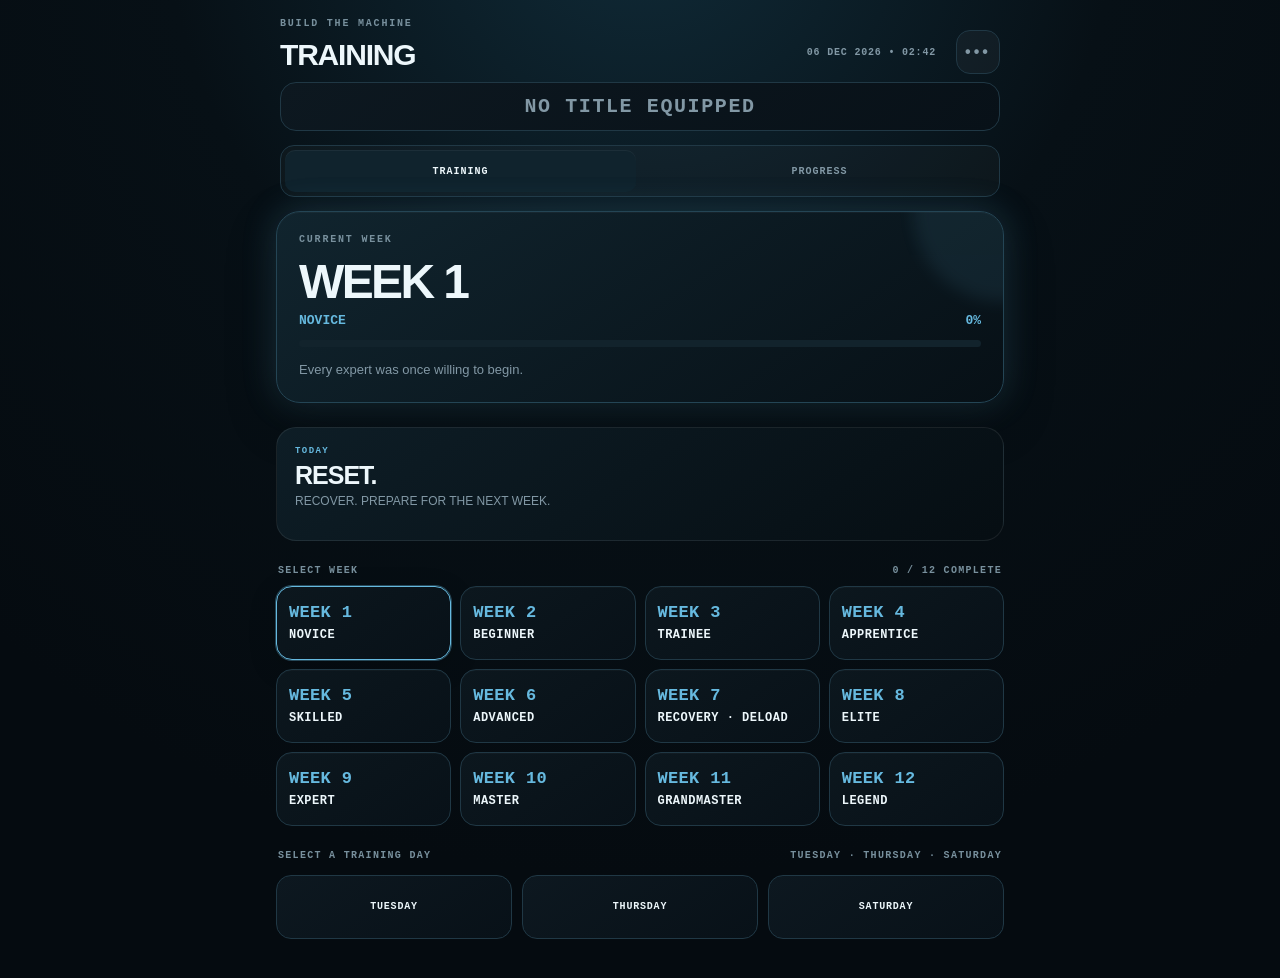
==== training-app/index.html @ dc26d91d "Fix iPhone touch root cause by removing global interaction layers" ====
<!doctype html><html lang="en"><head><meta charset="utf-8"><meta name="viewport" content="width=device-width,initial-scale=1,viewport-fit=cover,user-scalable=no"><meta name="theme-color" content="#071016" id="themeColorMeta"><meta name="apple-mobile-web-app-capable" content="yes"><meta name="apple-mobile-web-app-status-bar-style" content="black-translucent"><meta name="apple-mobile-web-app-title" content="BUILD THE MACHINE"><meta name="mobile-web-app-capable" content="yes"><link rel="manifest" href="manifest.webmanifest?v=41"><link rel="icon" href="../icon.svg?v=41" type="image/svg+xml"><link rel="apple-touch-icon" href="../apple-touch-icon-v2.png?v=41"><title>BUILD THE MACHINE</title><link rel="stylesheet" href="app.css?v=41"><link rel="stylesheet" href="week-style.css?v=41"><link rel="stylesheet" href="progress-style.css?v=41"><link rel="stylesheet" href="feature-style.css?v=41"><link rel="stylesheet" href="skip-style.css?v=41"><link rel="stylesheet" href="theme-style.css?v=41"></head><body><div class="app-shell"><header class="app-header"><div class="eyebrow">BUILD THE MACHINE</div><div class="header-row"><h1>TRAINING</h1><button id="settingsBtn" class="icon-btn" aria-label="Training settings">•••</button></div><nav class="main-nav" aria-label="Main navigation"><button id="trainingNav" class="nav-btn active" type="button">TRAINING</button><button id="progressNav" class="nav-btn" type="button">PROGRESS</button></nav></header><main id="app" aria-live="polite"><div id="trainingView"><section class="hero-card"><div class="hero-top"><span class="eyebrow">CURRENT WEEK</span><span id="deloadBadge" class="badge hidden">DELOAD</span></div><div class="hero-week" id="currentWeek">WEEK 1</div><div class="hero-meta"><span id="currentRank">NOVICE</span><span id="overallProgress">0%</span></div><div class="progress-track"><i id="overallFill"></i></div><p id="rankQuote" class="quote"></p></section><section id="todayCard" class="today-card section-block"></section><section class="section-block"><div class="section-title"><span>SELECT WEEK</span><span id="weekCount">0 / 12 COMPLETE</span></div><div id="weekGrid" class="week-grid"></div></section><section id="workoutSection" class="section-block workout-section"><div class="section-title"><span id="selectedWeekLabel">SELECT A TRAINING DAY</span><span id="selectedWeekStatus">TUESDAY · THURSDAY · SATURDAY</span></div><div id="workoutBanner" class="workout-banner"></div><div id="workouts"></div></section></div><section id="progressView" class="progress-view hidden" aria-labelledby="progressTitle"><div class="progress-heading"><div><div class="eyebrow">PERFORMANCE ANALYSIS</div><h2 id="progressTitle">PROGRESS</h2></div><div class="progress-live">LIVE DATA</div></div><section class="progress-hero"><div class="progress-kicker">OVERALL PROGRESS</div><div class="progress-big" id="progressOverall">0%</div><div class="progress-sub" id="progressTracked">NO TRACKED WEEKS YET</div><div class="progress-track"><i id="progressOverallFill"></i></div></section><section class="chart-card"><div class="chart-head"><span>12-WEEK PROGRESSION</span><span>0 — 100%</span></div><div class="chart-wrap"><svg id="progressChart" viewBox="0 0 600 260" role="img" aria-label="12 week progress chart"></svg></div><div id="chartLabels" class="chart-labels"></div></section><section class="stat-grid" aria-label="Progress statistics"><div class="stat"><span>CURRENT WEEK</span><strong id="statCurrent">WEEK 1</strong></div><div class="stat"><span>BEST WEEK</span><strong id="statBest">—</strong></div><div class="stat"><span>AVERAGE</span><strong id="statAverage">—</strong></div><div class="stat"><span>TREND</span><strong id="statTrend">0% →</strong></div><div class="stat"><span>CLEAN EXERCISES</span><strong id="statClean">0</strong></div><div class="stat"><span>MEDIOCRE</span><strong id="statMediocre">0</strong></div><div class="stat"><span>BAD</span><strong id="statBad">0</strong></div><div class="stat"><span>COMPLETION RATE</span><strong id="statCompletion">0%</strong></div></section><section class="feature-panel"><div class="feature-heading"><span>PERSONAL RECORDS</span><span id="prCount">0</span></div><div id="prList" class="pr-list"></div></section><section class="feature-panel"><div class="feature-heading"><span>ACHIEVEMENTS</span><span id="achievementCount">0 / 8</span></div><div id="achievementList" class="achievement-list"></div></section><section class="feature-panel"><div class="feature-heading"><span>TRAINING CONSISTENCY</span><span id="consistencyText">0%</span></div><div class="consistency-track"><i id="consistencyFill"></i></div><p id="consistencyNote" class="feature-note">Complete prescribed sessions to build consistency.</p></section><section class="weekly-list"><div class="section-title"><span>WEEKLY SCORES</span><span id="weeklyTracked">0 TRACKED</span></div><div id="weeklyScores"></div></section></section><section id="achievementsView" class="progress-view hidden" aria-labelledby="achievementsTitle"></section></main><div id="restBar" class="rest-bar hidden"><div><span class="eyebrow">REST</span><strong id="restTime">01:30</strong></div><button id="restPlus">+30</button><button id="restSkip">SKIP</button></div><div id="resetSheet" class="sheet-backdrop hidden" role="dialog" aria-modal="true" aria-labelledby="resetTitle"><div class="sheet"><div class="sheet-grab"></div><h2 id="resetTitle">RESET WEEK</h2><p id="resetText">All training progress for this Week will be erased.</p><div class="sheet-actions"><button id="cancelReset" class="secondary">CANCEL</button><button id="confirmReset" class="danger">RESET</button></div></div></div><div id="settingsSheet" class="sheet-backdrop hidden" role="dialog" aria-modal="true" aria-labelledby="settingsTitle"><div class="sheet"><div class="sheet-grab"></div><h2 id="settingsTitle">TRAINING SETTINGS</h2><p>Training progress is stored locally on this iPhone and remains available offline.</p><button id="themeToggle" class="sheet-button">DARK MODE: ON</button><button id="resetCurrent" class="sheet-button">RESET CURRENT WEEK</button><button id="resetAll" class="sheet-button danger-outline">RESET ALL TRAINING DATA</button><button id="closeSettings" class="secondary full">CLOSE</button></div></div><script src="../week-config.js?v=41"></script><script src="../training-config.js?v=41"></script><script src="app.js?v=41"></script><script src="progress.js?v=41"></script><script src="training-navigation.js?v=41"></script><script src="achievements-system.js?v=41"></script><script src="update-pwa.js?v=41"></script><script src="skip-system.js?v=41"></script><script src="skip-state-fix.js?v=41"></script><script src="theme-system.js?v=41"></script></body></html>
---- training-app/app.css ----
:root{--bg:#050b10;--panel:#0b151c;--panel2:#0e1b23;--line:#203845;--text:#edf7fb;--muted:#8298a5;--blue:#66b9df;--green:#5bbe74;--danger:#d97878;--radius:18px}*{box-sizing:border-box;-webkit-tap-highlight-color:transparent}html{background:var(--bg);color-scheme:dark}body{margin:0;background:radial-gradient(circle at 50% -10%,#102b38 0,#071016 38%,#050b10 78%);color:var(--text);font-family:-apple-system,BlinkMacSystemFont,"SF Pro Display","SF Pro Text",sans-serif;min-height:100dvh;overscroll-behavior-y:none}button,input{font:inherit}button{touch-action:manipulation}.app-shell{width:100%;max-width:760px;margin:0 auto;padding:env(safe-area-inset-top) 16px calc(24px + env(safe-area-inset-bottom))}.app-header{padding:18px 4px 14px}.eyebrow{font:700 10px/1.2 ui-monospace,SFMono-Regular,Menlo,monospace;letter-spacing:.18em;color:#78909d}.header-row{display:flex;align-items:center;justify-content:space-between;gap:12px}.header-row h1{font-size:30px;letter-spacing:-.04em;margin:6px 0 0}.icon-btn{width:44px;height:44px;border:1px solid var(--line);border-radius:14px;background:rgba(255,255,255,.035);color:var(--muted);font-weight:800;letter-spacing:3px}.hero-card{position:relative;overflow:hidden;border:1px solid #244555;background:linear-gradient(145deg,rgba(17,37,47,.96),rgba(7,16,22,.98));border-radius:24px;padding:22px;box-shadow:0 18px 50px rgba(0,0,0,.28),inset 0 1px rgba(255,255,255,.035)}.hero-card:after{content:"";position:absolute;width:180px;height:180px;right:-90px;top:-90px;border-radius:50%;background:var(--blue);opacity:.09;filter:blur(8px)}.hero-top,.hero-meta,.section-title,.day-head,.exercise-top,.exercise-footer{display:flex;align-items:center;justify-content:space-between;gap:12px}.hero-week{font-size:48px;font-weight:800;letter-spacing:-.055em;margin:8px 0 4px}.hero-meta{font:800 13px ui-monospace,SFMono-Regular,Menlo,monospace;color:var(--blue)}.progress-track{height:7px;border-radius:99px;background:#12232c;margin-top:12px;overflow:hidden}.progress-track i{display:block;height:100%;width:0;background:linear-gradient(90deg,var(--blue),#8ed6ee);border-radius:inherit;transition:width .25s ease}.quote{color:var(--muted);font-size:13px;line-height:1.45;margin:14px 0 0;max-width:560px}.badge{font:800 9px ui-monospace,SFMono-Regular,Menlo,monospace;letter-spacing:.13em;padding:7px 9px;border-radius:9px;background:rgba(217,120,120,.13);border:1px solid rgba(217,120,120,.35);color:#ef9b9b}.hidden{display:none!important}.section-block{margin-top:24px}.section-title{font:800 10px ui-monospace,SFMono-Regular,Menlo,monospace;letter-spacing:.13em;color:#78909d;margin:0 2px 10px}.week-grid{display:grid;grid-template-columns:repeat(3,1fr);gap:9px}.week-card{min-height:74px;text-align:left;border:1px solid color-mix(in srgb,var(--week-color) 35%,var(--line));background:linear-gradient(145deg,#0c171e,#081118);border-radius:16px;color:var(--text);padding:12px;box-shadow:inset 0 1px rgba(255,255,255,.025);transition:transform .12s ease,border-color .12s ease,background .12s ease}.week-card:active{transform:scale(.97)}.week-card.active{border-color:var(--week-color);box-shadow:0 0 0 1px color-mix(in srgb,var(--week-color) 45%,transparent),0 8px 28px rgba(0,0,0,.18)}.week-card.complete{background:linear-gradient(145deg,rgba(91,190,116,.16),#0a1713);border-color:rgba(91,190,116,.55)}.week-number{display:block;font:800 14px ui-monospace,SFMono-Regular,Menlo,monospace;color:var(--week-color)}.week-rank{display:block;margin-top:6px;font:700 9px ui-monospace,SFMono-Regular,Menlo,monospace;color:var(--muted);letter-spacing:.05em}.week-check{float:right;color:var(--green);font-weight:900}.workout-banner{border:1px solid var(--line);background:rgba(10,24,32,.78);border-radius:16px;padding:15px;margin-bottom:12px}.workout-banner.deload{border-color:rgba(217,120,120,.42);background:rgba(45,21,25,.45)}.banner-title{font-size:19px;font-weight:800;letter-spacing:-.02em}.banner-note{font-size:12px;line-height:1.45;color:var(--muted);margin:6px 0 0}.day{margin:14px 0}.day-head{padding:4px 3px 8px;color:var(--text)}.day-head strong{font-size:14px}.day-head span{font:700 9px ui-monospace,SFMono-Regular,Menlo,monospace;color:var(--muted);letter-spacing:.08em}.exercise-card{border:1px solid var(--line);background:linear-gradient(145deg,#0d1b23,#09131a);border-radius:18px;padding:16px;margin:9px 0;transition:border-color .15s ease,background .15s ease}.exercise-card.complete{border-color:rgba(91,190,116,.55);background:linear-gradient(145deg,rgba(91,190,116,.12),#0a1713)}.exercise-name{font-size:17px;font-weight:750;line-height:1.18}.variation{font-size:11px;color:#7fa0af;line-height:1.35;margin-top:4px}.metrics{display:grid;grid-template-columns:1.3fr .7fr;gap:8px;margin-top:14px}.metric{border:1px solid #294656;border-radius:12px;background:#08131a;padding:11px 12px}.metric-label{font:700 8px ui-monospace,SFMono-Regular,Menlo,monospace;color:#708693;letter-spacing:.13em}.metric-value{font:800 22px/1.1 ui-monospace,SFMono-Regular,Menlo,monospace;margin-top:4px}.metric.rir .metric-value{color:var(--blue)}.set-grid{display:grid;grid-template-columns:repeat(2,1fr);gap:8px;margin-top:10px}.set-input{width:100%;height:42px;border:1px solid var(--line);border-radius:11px;background:#071016;color:var(--text);padding:0 12px;font-size:13px;outline:none}.set-input:focus{border-color:#477c93}.feel-row{display:flex;gap:7px;margin-top:10px}.feel-btn{flex:1;height:36px;border:1px solid var(--line);border-radius:10px;background:#071016;color:var(--muted);font:700 9px ui-monospace,SFMono-Regular,Menlo,monospace;text-transform:uppercase}.feel-btn.active{border-color:#477c93;color:var(--text);background:#10232d}.complete-btn{width:100%;min-height:52px;margin-top:12px;border:1px solid #2b4350;border-radius:14px;background:#0a151c;color:#9aadb7;font:800 12px ui-monospace,SFMono-Regular,Menlo,monospace;letter-spacing:.08em}.complete-btn:active{transform:scale(.985)}.complete-btn.done{background:var(--green);border-color:var(--green);color:#06100a}.week-complete{margin-top:14px;padding:14px;border-radius:15px;text-align:center;background:rgba(91,190,116,.1);border:1px solid rgba(91,190,116,.45);color:#8ee19b;font:800 10px ui-monospace,SFMono-Regular,Menlo,monospace;letter-spacing:.1em}.sheet-backdrop{position:fixed;inset:0;z-index:20;background:rgba(0,0,0,.62);display:flex;align-items:center;justify-content:center;padding:20px;backdrop-filter:blur(8px);-webkit-backdrop-filter:blur(8px)}.sheet{width:min(100%,520px);max-height:calc(100dvh - 40px);overflow:auto;border-radius:24px;background:#0b151c;border:1px solid #294656;padding:10px 18px calc(18px + env(safe-area-inset-bottom));box-shadow:0 20px 70px rgba(0,0,0,.48),0 0 32px rgba(102,185,223,.08);animation:btmSettingsIn .24s cubic-bezier(.2,.8,.2,1) both}.sheet.closing{animation:btmSettingsOut .22s ease-in both;pointer-events:none}.sheet-grab{width:38px;height:4px;border-radius:99px;background:#3a505b;margin:4px auto 18px}.sheet h2{font-size:20px;margin:0 0 8px}.sheet p{font-size:13px;line-height:1.5;color:var(--muted)}.sheet-actions{display:grid;grid-template-columns:1fr 1fr;gap:9px;margin-top:18px}.secondary,.danger,.sheet-button{min-height:50px;border-radius:13px;border:1px solid var(--line);font:800 11px ui-monospace,SFMono-Regular,Menlo,monospace;letter-spacing:.06em}.secondary{background:#0a151c;color:#9aadb7}.danger{background:#b95f66;color:#fff;border-color:#b95f66}.sheet-button{width:100%;margin-top:9px;background:#0a151c;color:#d9e5e9}.danger-outline{border-color:rgba(217,120,120,.45);color:#ef9b9b}.full{width:100%;margin-top:9px}@keyframes btmSettingsIn{from{opacity:0;transform:scale(.94)}to{opacity:1;transform:scale(1)}}@keyframes btmSettingsOut{from{opacity:1;transform:scale(1)}to{opacity:0;transform:scale(.94)}}@media(min-width:600px){.week-grid{grid-template-columns:repeat(4,1fr)}.set-grid{grid-template-columns:repeat(4,1fr)}}@media(max-width:380px){.hero-week{font-size:42px}.week-grid{gap:7px}.week-card{padding:10px 9px}.exercise-card{padding:14px}.metric-value{font-size:20px}}@media(prefers-reduced-motion:reduce){*{scroll-behavior:auto!important;transition:none!important}.sheet{animation:none!important}}
/* Final UI polish, visual-only. */
button,.week-card,.exercise-card,.stat,.weekly-row,.feature-panel,.chart-card,.progress-hero,.today-card,.achievement,.pr-row,.metric,.sheet-button,.secondary,.danger,.nav-btn,.training-nav-day,.training-nav-back,.complete-btn,.feel-btn,.icon-btn,.rest-bar button{transition:transform .14s cubic-bezier(.2,.8,.2,1),box-shadow .18s ease,border-color .18s ease,background-color .18s ease,color .18s ease,opacity .18s ease!important}button:focus-visible,.week-card:focus-visible,.set-input:focus-visible{outline:2px solid rgba(102,185,223,.65);outline-offset:2px}@media(hover:hover){button:hover,.week-card:hover,.stat:hover,.weekly-row:hover,.feature-panel:hover,.chart-card:hover,.progress-hero:hover,.today-card:hover,.achievement:hover,.pr-row:hover,.metric:hover{transform:translateY(-1px);box-shadow:0 8px 24px rgba(0,0,0,.16)}.week-card:hover,.achievement:hover,.pr-row:hover{border-color:color-mix(in srgb,var(--blue) 48%,var(--line))}.exercise-card:hover{border-color:#2b5365;box-shadow:0 10px 28px rgba(0,0,0,.16)}}button:active,.week-card:active,.weekly-row:active,.achievement:active,.pr-row:active,.training-nav-day:active,.training-nav-back:active,.metric:active{transform:scale(.982)!important;box-shadow:none!important}.exercise-card:active{transform:scale(.995);box-shadow:0 4px 14px rgba(0,0,0,.12)}.complete-btn,.today-action.primary,.sheet-button,.nav-btn,.feel-btn,.icon-btn,.rest-bar button{position:relative;overflow:hidden}.complete-btn:after,.today-action.primary:after,.sheet-button:after,.nav-btn:after,.feel-btn:after,.icon-btn:after,.rest-bar button:after{content:"";position:absolute;inset:0;background:linear-gradient(110deg,transparent 25%,rgba(255,255,255,.08) 50%,transparent 75%);transform:translateX(-130%);transition:transform .35s ease;pointer-events:none}@media(hover:hover){.complete-btn:hover:after,.today-action.primary:hover:after,.sheet-button:hover:after,.nav-btn:hover:after,.feel-btn:hover:after,.icon-btn:hover:after,.rest-bar button:hover:after{transform:translateX(130%)}}.progress-track i,.consistency-track i{will-change:width}.sheet-backdrop{animation:btmSheetIn .18s ease-out both}.sheet{animation:btmSettingsIn .24s cubic-bezier(.2,.8,.2,1) both}@keyframes btmSheetIn{from{opacity:0}to{opacity:1}}@media(prefers-reduced-motion:reduce){button,.week-card,.exercise-card,.stat,.weekly-row,.feature-panel,.chart-card,.progress-hero,.today-card,.achievement,.pr-row,.metric,.sheet-button,.secondary,.danger,.nav-btn,.training-nav-day,.training-nav-back,.complete-btn,.feel-btn,.icon-btn,.rest-bar button{transition:none!important}.sheet-backdrop,.sheet{animation:none!important}.complete-btn:after,.today-action.primary:after,.sheet-button:after,.nav-btn:after,.feel-btn:after,.icon-btn:after,.rest-bar button:after{display:none}}
/* Settings interaction refinement, settings-only. */
#settingsSheet{background:rgba(0,0,0,.56);opacity:0;transition:opacity .24s cubic-bezier(.2,.8,.2,1),backdrop-filter .24s ease,-webkit-backdrop-filter .24s ease;backdrop-filter:blur(0);-webkit-backdrop-filter:blur(0)}
#settingsSheet:not(.hidden){opacity:1;backdrop-filter:blur(11px);-webkit-backdrop-filter:blur(11px)}
#settingsSheet .sheet{border-radius:28px;background:linear-gradient(145deg,rgba(15,29,38,.97),rgba(7,16,22,.985));border-color:rgba(102,185,223,.22);box-shadow:0 28px 90px rgba(0,0,0,.55),0 0 42px rgba(102,185,223,.10),inset 0 1px rgba(255,255,255,.055);transform-origin:center;will-change:transform,opacity;animation:btmSettingsSoftIn .26s cubic-bezier(.16,.9,.22,1) both}
#settingsSheet .sheet::before{content:"";display:block;position:absolute;inset:1px;border-radius:27px;pointer-events:none;background:linear-gradient(120deg,rgba(255,255,255,.045),transparent 28%,transparent 72%,rgba(102,185,223,.025));opacity:.9}
#settingsSheet .sheet{position:relative}
#settingsSheet .sheet-grab{background:linear-gradient(90deg,#324b58,#5b8496,#324b58);box-shadow:0 0 12px rgba(102,185,223,.12)}
#settingsSheet .sheet-button,#settingsSheet .secondary,#settingsSheet .danger{position:relative;overflow:hidden;transform:translateZ(0);transition:transform .18s cubic-bezier(.2,.8,.2,1),background .2s ease,border-color .2s ease,box-shadow .2s ease,color .2s ease}
#settingsSheet .sheet-button::after,#settingsSheet .secondary::after,#settingsSheet .danger::after{content:"";position:absolute;inset:0;border-radius:inherit;background:radial-gradient(circle at 50% 0,rgba(255,255,255,.08),transparent 55%);opacity:0;transition:opacity .18s ease;pointer-events:none}
#settingsSheet .sheet-button:active,#settingsSheet .secondary:active,#settingsSheet .danger:active{transform:scale(.975);box-shadow:inset 0 2px 8px rgba(0,0,0,.22)}
#settingsSheet .sheet-button:active::after,#settingsSheet .secondary:active::after,#settingsSheet .danger:active::after{opacity:1}
@media(hover:hover){#settingsSheet .sheet-button:hover,#settingsSheet .secondary:hover,#settingsSheet .danger:hover{transform:translateY(-1px);border-color:rgba(102,185,223,.34);box-shadow:0 7px 22px rgba(0,0,0,.2),0 0 16px rgba(102,185,223,.06)}#settingsSheet .sheet-button:hover::after,#settingsSheet .secondary:hover::after,#settingsSheet .danger:hover::after{opacity:1}}
#settingsSheet .sheet-button:focus-visible,#settingsSheet .secondary:focus-visible,#settingsSheet .danger:focus-visible{outline:2px solid rgba(102,185,223,.55);outline-offset:2px}
@keyframes btmSettingsSoftIn{0%{opacity:0;transform:scale(.95);filter:blur(3px)}55%{opacity:1;transform:scale(1.008);filter:blur(0)}100%{opacity:1;transform:scale(1);filter:blur(0)}}
#settingsSheet .sheet.closing{animation:btmSettingsSoftOut .22s cubic-bezier(.4,0,.7,1) both}
@keyframes btmSettingsSoftOut{0%{opacity:1;transform:scale(1);filter:blur(0)}100%{opacity:0;transform:scale(.95);filter:blur(2px)}}
@media(prefers-reduced-motion:reduce){#settingsSheet,#settingsSheet .sheet,#settingsSheet .sheet-button,#settingsSheet .secondary,#settingsSheet .danger{transition:none!important;animation:none!important}#settingsSheet:not(.hidden){backdrop-filter:blur(7px);-webkit-backdrop-filter:blur(7px)}}
---- training-app/week-style.css ----
/* Unified Week styling: one blue system color, larger typography. */
.week-card{border-color:var(--line)!important}
.week-card.active{border-color:var(--blue)!important;box-shadow:0 0 0 1px rgba(102,185,223,.35),0 8px 28px rgba(0,0,0,.18)!important}
.week-card.complete{background:linear-gradient(145deg,rgba(91,190,116,.16),#0a1713)!important;border-color:rgba(91,190,116,.55)!important}
.week-number{font-size:17px!important;color:var(--blue)!important;letter-spacing:.02em}
.week-rank{font-size:12px!important;color:var(--text)!important;letter-spacing:.04em}
@media(max-width:380px){.week-number{font-size:16px!important}.week-rank{font-size:11px!important}}
---- training-app/progress-style.css ----
.main-nav{display:flex;gap:8px;margin-top:14px;padding:4px;border:1px solid var(--line);border-radius:14px;background:rgba(255,255,255,.025)}.nav-btn{flex:1;min-height:42px;border:0;border-radius:10px;background:transparent;color:var(--muted);font:800 10px ui-monospace,SFMono-Regular,Menlo,monospace;letter-spacing:.1em}.nav-btn.active{background:#10232d;color:var(--text);box-shadow:inset 0 1px rgba(255,255,255,.05)}.progress-heading{display:flex;align-items:flex-end;justify-content:space-between;gap:12px;margin-top:8px}.progress-heading h2{font-size:30px;letter-spacing:-.04em;margin:5px 0 0}.progress-live{font:800 9px ui-monospace,SFMono-Regular,Menlo,monospace;letter-spacing:.1em;color:var(--green);padding:7px 9px;border:1px solid rgba(91,190,116,.35);border-radius:9px;background:rgba(91,190,116,.08)}.progress-hero{margin-top:18px;border:1px solid #244555;background:linear-gradient(145deg,rgba(17,37,47,.96),rgba(7,16,22,.98));border-radius:22px;padding:20px;box-shadow:0 18px 50px rgba(0,0,0,.25)}.progress-kicker{font:800 10px ui-monospace,SFMono-Regular,Menlo,monospace;letter-spacing:.14em;color:var(--muted)}.progress-big{font:800 58px/1 ui-monospace,SFMono-Regular,Menlo,monospace;letter-spacing:-.07em;margin-top:8px}.progress-sub{font:800 9px ui-monospace,SFMono-Regular,Menlo,monospace;letter-spacing:.1em;color:var(--blue);margin-top:7px}.progress-hero .progress-track{margin-top:16px}.chart-card{margin-top:18px;border:1px solid var(--line);background:linear-gradient(145deg,#0d1b23,#09131a);border-radius:20px;padding:15px}.chart-head{display:flex;justify-content:space-between;gap:10px;font:800 9px ui-monospace,SFMono-Regular,Menlo,monospace;letter-spacing:.1em;color:var(--muted)}.chart-wrap{margin-top:10px;width:100%;overflow:hidden}.chart-wrap svg{display:block;width:100%;height:auto;min-height:210px}.chart-bg{fill:rgba(255,255,255,.012)}.chart-grid{stroke:#1b303b;stroke-width:1}.chart-axis,.chart-tick{stroke:#36505d;stroke-width:1}.chart-y{fill:#718894;font:700 9px ui-monospace,SFMono-Regular,Menlo,monospace}.chart-area{fill:url(#progressArea)}.chart-line{fill:none;stroke:var(--blue);stroke-width:3;stroke-linecap:round;stroke-linejoin:round;filter:drop-shadow(0 0 5px rgba(102,185,223,.28))}.chart-point{fill:#071016;stroke:var(--blue);stroke-width:3}.chart-labels{display:grid;grid-template-columns:repeat(12,1fr);margin:2px 0 0 7%;font:700 8px ui-monospace,SFMono-Regular,Menlo,monospace;color:#718894;text-align:center}.stat-grid{display:grid;grid-template-columns:repeat(2,1fr);gap:8px;margin-top:14px}.stat{border:1px solid var(--line);border-radius:14px;background:#0a151c;padding:12px 13px;min-width:0}.stat span{display:block;font:700 8px ui-monospace,SFMono-Regular,Menlo,monospace;letter-spacing:.11em;color:#708693}.stat strong{display:block;margin-top:6px;font:800 16px/1.15 ui-monospace,SFMono-Regular,Menlo,monospace;overflow:hidden;text-overflow:ellipsis;white-space:nowrap}.weekly-list{margin-top:20px}.weekly-row{width:100%;min-height:50px;display:flex;align-items:center;justify-content:space-between;gap:12px;border:1px solid var(--line);border-radius:12px;background:#0a151c;color:var(--text);padding:0 13px;margin:7px 0;text-align:left}.weekly-row.untracked{opacity:.45}.weekly-name{font:800 10px ui-monospace,SFMono-Regular,Menlo,monospace;letter-spacing:.08em}.weekly-score{font:800 14px ui-monospace,SFMono-Regular,Menlo,monospace;color:var(--blue)}.performance-label{font:800 8px ui-monospace,SFMono-Regular,Menlo,monospace;letter-spacing:.13em;color:#708693;margin-top:12px}.feel-row.rating-disabled{opacity:.4}.feel-btn:disabled{cursor:not-allowed}.hidden{display:none!important}body,body *,body *:before,body *:after{transition:background-color .25s ease,border-color .25s ease,color .25s ease,box-shadow .25s ease,opacity .25s ease}body.dark-mode{--bg:#020407;--panel:#05080c;--panel2:#070b10;--line:#182731;--text:#e7f1f5;--muted:#6e838e;--blue:#58b5e1;background:#010204}.dark-mode .app-shell{background:transparent}.dark-mode .hero-card,.dark-mode .progress-hero{background:linear-gradient(145deg,#080f15,#020407);border-color:#1d3c4b;box-shadow:0 22px 65px rgba(0,0,0,.55),inset 0 1px rgba(255,255,255,.025)}.dark-mode .week-card,.dark-mode .exercise-card,.dark-mode .chart-card{background:linear-gradient(145deg,#070c11,#030609);border-color:#182731}.dark-mode .week-card.active{border-color:var(--blue)!important;box-shadow:0 0 0 1px rgba(88,181,225,.3),0 12px 35px rgba(0,0,0,.45)!important}.dark-mode .week-card.complete,.dark-mode .exercise-card.complete{background:linear-gradient(145deg,rgba(50,120,70,.12),#040906)}.dark-mode .metric,.dark-mode .set-input,.dark-mode .stat,.dark-mode .weekly-row,.dark-mode .sheet,.dark-mode .workout-banner{background:#04080c}.dark-mode .main-nav{background:rgba(0,0,0,.35)}.dark-mode .nav-btn.active{background:#0a1c25}.dark-mode .complete-btn{background:#050a0e}.dark-mode .complete-btn.done{background:var(--green);color:#021006}.dark-mode .sheet-backdrop{background:rgba(0,0,0,.78)}.dark-mode .progress-track{background:#07131a}.dark-mode .chart-bg{fill:rgba(255,255,255,.008)}.dark-mode .chart-grid{stroke:#102029}.dark-mode .chart-axis,.dark-mode .chart-tick{stroke:#233b47}.dark-mode .chart-point{fill:#020407}.dark-mode .workout-banner.deload{background:rgba(35,12,17,.5)}@media(min-width:600px){.stat-grid{grid-template-columns:repeat(4,1fr)}}@media(max-width:380px){.progress-big{font-size:50px}.progress-heading h2{font-size:27px}.chart-wrap svg{min-height:190px}.stat{padding:11px}.stat strong{font-size:14px}}@media(prefers-reduced-motion:reduce){body,body *{transition:none!important}}
---- training-app/feature-style.css ----
.today-card{border:1px solid #294656;background:linear-gradient(145deg,rgba(14,30,39,.98),rgba(6,14,19,.98));border-radius:20px;padding:18px;overflow:hidden;position:relative}.today-card.ready{border-color:rgba(102,185,223,.48);box-shadow:0 12px 35px rgba(0,0,0,.2)}.today-card.rest{border-color:rgba(255,255,255,.08)}.today-kicker{font:800 9px ui-monospace,SFMono-Regular,Menlo,monospace;letter-spacing:.16em;color:var(--blue)}.today-title{font-size:25px;font-weight:850;letter-spacing:-.04em;margin-top:5px}.today-sub{color:var(--muted);font-size:12px;margin-top:4px}.today-actions{display:flex;gap:8px;margin-top:14px}.today-action{flex:1;min-height:46px;border:1px solid #294656;border-radius:13px;background:#09151c;color:var(--text);font:800 10px ui-monospace,SFMono-Regular,Menlo,monospace;letter-spacing:.08em}.today-action.primary{background:var(--blue);border-color:var(--blue);color:#061017}.today-action:active{transform:scale(.985)}.exercise-note{width:100%;min-height:42px;resize:none;margin-top:9px;border:1px solid var(--line);border-radius:11px;background:#071016;color:var(--text);padding:10px 12px;font-size:12px;outline:none}.exercise-note:focus{border-color:#477c93}.performance-label{font:700 8px ui-monospace,SFMono-Regular,Menlo,monospace;color:#708693;letter-spacing:.13em;margin-top:12px}.feel-row.rating-disabled{opacity:.42}.feel-btn:disabled{cursor:not-allowed}.rest-bar{position:fixed;z-index:15;left:50%;bottom:calc(12px + env(safe-area-inset-bottom));transform:translateX(-50%);width:min(720px,calc(100% - 24px));display:grid;grid-template-columns:1fr auto auto;align-items:center;gap:8px;padding:10px 12px;border:1px solid rgba(102,185,223,.45);border-radius:18px;background:rgba(5,11,16,.94);backdrop-filter:blur(16px);box-shadow:0 18px 50px rgba(0,0,0,.45)}.rest-bar strong{display:block;font:850 24px ui-monospace,SFMono-Regular,Menlo,monospace;margin-top:2px}.rest-bar button{height:42px;padding:0 13px;border:1px solid var(--line);border-radius:11px;background:#0a151c;color:var(--text);font:800 10px ui-monospace,SFMono-Regular,Menlo,monospace}.rest-bar button:active{transform:scale(.97)}.feature-panel{margin-top:14px;border:1px solid var(--line);background:rgba(9,20,27,.72);border-radius:18px;padding:15px}.feature-heading{display:flex;align-items:center;justify-content:space-between;font:800 9px ui-monospace,SFMono-Regular,Menlo,monospace;letter-spacing:.13em;color:#78909d}.pr-list{display:grid;gap:8px;margin-top:11px}.pr-row{display:flex;align-items:center;justify-content:space-between;gap:12px;padding:11px 12px;border-radius:12px;background:#08131a;border:1px solid #203845}.pr-name{font-size:12px;font-weight:750}.pr-value{font:850 14px ui-monospace,SFMono-Regular,Menlo,monospace;color:var(--blue);white-space:nowrap}.achievement-list{display:grid;grid-template-columns:1fr 1fr;gap:8px;margin-top:11px}.achievement{border:1px solid var(--line);border-radius:13px;padding:11px;background:#08131a;min-height:70px}.achievement.unlocked{border-color:rgba(91,190,116,.5);background:rgba(91,190,116,.08)}.achievement-icon{font-size:18px}.achievement-name{font-size:11px;font-weight:800;margin-top:5px}.achievement-note{font-size:9px;color:var(--muted);line-height:1.3;margin-top:3px}.consistency-track{height:8px;border-radius:99px;background:#12232c;overflow:hidden;margin-top:12px}.consistency-track i{display:block;height:100%;width:0;border-radius:inherit;background:linear-gradient(90deg,var(--blue),#8ed6ee);transition:width .25s ease}.feature-note{font-size:11px;line-height:1.45;color:var(--muted);margin:9px 0 0}.machine-score{margin-top:12px;border:1px solid rgba(102,185,223,.32);border-radius:16px;padding:13px;background:rgba(102,185,223,.055)}.machine-score strong{font:850 25px ui-monospace,SFMono-Regular,Menlo,monospace;color:var(--blue)}@media(max-width:380px){.achievement-list{grid-template-columns:1fr}.today-title{font-size:22px}}@media(prefers-reduced-motion:reduce){.rest-bar,.today-card,.achievement,.pr-row{transition:none!important}}
body.dark-mode .today-card,body.dark-mode .feature-panel{background:linear-gradient(145deg,#05080c,#020406)}
---- training-app/skip-style.css ----
.day[data-skip-state="completed"]{border:1px solid rgba(91,190,116,.62);border-radius:18px;padding:2px 2px 6px;background:rgba(91,190,116,.035);box-shadow:0 0 18px rgba(91,190,116,.08)}.day[data-skip-state="completed"] .day-head,.day[data-skip-state="completed"] .day-head span{color:#8ee19b}.day.skip-state,.day[data-skip-state="skipped"]{opacity:1;border:1px solid rgba(217,78,78,.78);border-radius:18px;padding:2px 2px 6px;background:rgba(217,78,78,.045);box-shadow:0 0 18px rgba(217,78,78,.12)}.day.skip-state .day-head,.day.skip-state .day-head span,.day[data-skip-state="skipped"] .day-head,.day[data-skip-state="skipped"] .day-head span{color:#ef9b9b}.day[data-skip-state="completed"] .day-head{border-color:rgba(91,190,116,.82)!important;box-shadow:0 0 18px rgba(91,190,116,.22)!important;background:linear-gradient(145deg,rgba(91,190,116,.10),rgba(7,17,13,.96))!important}.day[data-skip-state="skipped"] .day-head{border-color:rgba(217,78,78,.84)!important;box-shadow:0 0 18px rgba(217,78,78,.22)!important;background:linear-gradient(145deg,rgba(217,78,78,.08),rgba(18,8,10,.96))!important}.day-head{flex-wrap:wrap}.skip-day-action{display:inline-flex!important;visibility:visible!important;align-items:center;justify-content:center;flex:0 0 auto;min-width:74px;min-height:30px;padding:0 9px;border:1px solid rgba(198,164,91,.34);border-radius:9px;background:rgba(198,164,91,.07);color:#c8ad72;font:800 8px ui-monospace,SFMono-Regular,Menlo,monospace;letter-spacing:.06em}.skip-day-action:active{transform:scale(.96)}.day[data-skip-state="skipped"] .skip-day-action{border-color:rgba(217,78,78,.62);background:rgba(217,78,78,.09);color:#ef9b9b}.day[data-skip-state="completed"] .skip-day-action{border-color:rgba(91,190,116,.45);background:rgba(91,190,116,.06);color:#8ee19b}.skip-state .exercise-card{opacity:1;filter:none;border-color:rgba(217,78,78,.62)!important;background:linear-gradient(145deg,rgba(217,78,78,.075),rgba(18,8,10,.94))!important;box-shadow:0 0 16px rgba(217,78,78,.10)}.skip-state .exercise-card .complete-btn{opacity:1!important;color:#ef9b9b!important;border-color:rgba(217,78,78,.70)!important;background:rgba(217,78,78,.12)!important;box-shadow:0 0 12px rgba(217,78,78,.12)}.skip-state .exercise-card .feel-btn,.skip-state .exercise-card .set-input,.skip-state .exercise-card .exercise-note{pointer-events:none}.skip-state .exercise-card .feel-btn{opacity:.55}.skip-state .exercise-card .complete-btn{pointer-events:none}.day[data-skip-state="completed"] .exercise-card{border-color:#55bd72!important;background:linear-gradient(145deg,rgba(63,156,91,.34),rgba(8,27,17,.98))!important;box-shadow:0 0 22px rgba(91,190,116,.16)!important}.day[data-skip-state="completed"] .complete-btn{background:#55bd72!important;border-color:#6bd889!important;color:#06100a!important;box-shadow:0 0 18px rgba(91,190,116,.22)!important}.skip-badge{display:inline-flex;align-items:center;gap:5px;margin:0 0 9px;padding:7px 9px;border:1px solid rgba(217,78,78,.38);border-radius:9px;background:rgba(217,78,78,.07);color:#ef9b9b;font:800 8px ui-monospace,SFMono-Regular,Menlo,monospace;letter-spacing:.08em}.skip-adjustment{margin:0 0 10px;padding:10px 12px;border:1px solid rgba(102,185,223,.24);border-radius:12px;background:rgba(102,185,223,.045);color:var(--muted);font:700 9px/1.45 ui-monospace,SFMono-Regular,Menlo,monospace}.skip-adjustment strong{display:block;color:var(--blue);font-size:8px;letter-spacing:.1em;margin-bottom:3px}.skip-confirm-backdrop{position:fixed;inset:0;z-index:60;display:flex;align-items:center;justify-content:center;padding:20px;background:rgba(0,0,0,.58);backdrop-filter:blur(10px);-webkit-backdrop-filter:blur(10px);animation:skipFadeIn .16s ease both}.skip-confirm{width:min(100%,430px);border:1px solid #294656;border-radius:22px;background:linear-gradient(145deg,#0d1b23,#071016);padding:21px;box-shadow:0 24px 70px rgba(0,0,0,.48);animation:skipModalIn .2s cubic-bezier(.2,.8,.2,1) both}.skip-confirm h2{margin:0;font-size:19px;letter-spacing:-.02em}.skip-confirm p{margin:8px 0 0;color:var(--muted);font-size:12px;line-height:1.5}.skip-confirm-actions{display:grid;grid-template-columns:1fr 1fr;gap:9px;margin-top:18px}.skip-confirm-actions button{min-height:48px;border-radius:13px;border:1px solid var(--line);font:800 10px ui-monospace,SFMono-Regular,Menlo,monospace;letter-spacing:.06em}.skip-cancel{background:#0a151c;color:#9aadb7}.skip-confirm-action{background:rgba(198,164,91,.12);border-color:rgba(198,164,91,.48)!important;color:#d6bd83}.skip-confirm-action:active,.skip-cancel:active{transform:scale(.975)}@keyframes skipFadeIn{from{opacity:0}to{opacity:1}}@keyframes skipModalIn{from{opacity:.94;transform:translateY(7px) scale(.985)}to{opacity:1;transform:none}}.skip-summary{margin-top:14px;border:1px solid var(--line);background:rgba(9,20,27,.72);border-radius:18px;padding:15px}.skip-summary .feature-heading{display:flex;align-items:center;justify-content:space-between;font:800 9px ui-monospace,SFMono-Regular,Menlo,monospace;letter-spacing:.13em;color:#78909d}.skip-summary strong{display:block;margin-top:7px;font:850 22px ui-monospace,SFMono-Regular,Menlo,monospace;color:#c8ad72}.dark-mode .skip-confirm{background:linear-gradient(145deg,#080f15,#020407);border-color:#1d3c4b}.dark-mode .skip-summary{background:#05080c}@media(max-width:380px){.skip-confirm{padding:18px;border-radius:19px}}@media(prefers-reduced-motion:reduce){.skip-confirm-backdrop,.skip-confirm{animation:none!important}}.day[data-skip-state="normal"],.day[data-skip-state="normal"] .day-head,.day[data-skip-state="completed"],.day[data-skip-state="completed"] .day-head,.day[data-skip-state="skipped"],.day[data-skip-state="skipped"] .day-head{transition:border-color .24s ease,box-shadow .24s ease,background .24s ease,color .24s ease}.day[data-skip-state="normal"]{border-color:transparent!important;box-shadow:none!important;background:transparent!important}.day[data-skip-state="normal"] .day-head{border-color:var(--line)!important;box-shadow:none!important;background:linear-gradient(145deg,#0c171e,#081118)!important}@media(prefers-reduced-motion:reduce){.day[data-skip-state="normal"],.day[data-skip-state="normal"] .day-head,.day[data-skip-state="completed"] .day-head,.day[data-skip-state="skipped"] .day-head{transition:none!important}}
---- training-app/theme-style.css ----
:root{--theme-accent:var(--blue);--theme-accent-2:#8ed6ee;--theme-glow:rgba(102,185,223,.22)}html{transition:background-color .22s ease,color .22s ease}body,.hero-card,.week-card,.workout-banner,.exercise-card,.metric,.feature-panel,.chart-card,.progress-hero,.today-card,.achievement,.pr-row,.sheet,.sheet-button,.secondary,.danger,.feel-btn,.complete-btn,.nav-btn,.icon-btn{transition:background-color .22s ease,border-color .22s ease,color .22s ease,box-shadow .22s ease!important}.hero-card{box-shadow:0 18px 50px rgba(0,0,0,.28),0 0 34px var(--theme-glow),inset 0 1px rgba(255,255,255,.035)}.theme-section{margin:18px 0 4px;padding:14px 0 2px;border-top:1px solid var(--line)}.theme-heading{display:flex;justify-content:space-between;align-items:center;margin-bottom:10px;font:800 9px ui-monospace,SFMono-Regular,Menlo,monospace;letter-spacing:.13em;color:var(--muted)}.theme-caption{font-size:8px;opacity:.7}.theme-grid{display:grid;grid-template-columns:repeat(3,1fr);gap:8px}.theme-choice{position:relative;min-height:58px;padding:9px;border:1px solid var(--line);border-radius:13px;background:rgba(255,255,255,.025);color:var(--text);display:flex;align-items:center;gap:8px;text-align:left;font:800 8px ui-monospace,SFMono-Regular,Menlo,monospace;letter-spacing:.06em;transition:transform .14s ease,border-color .18s ease,box-shadow .18s ease,background-color .18s ease!important}.theme-choice:active{transform:scale(.97)}.theme-choice.selected{border-color:var(--theme-accent);box-shadow:0 0 18px var(--theme-glow),inset 0 0 16px rgba(255,255,255,.02)}.theme-swatch{width:20px;height:20px;flex:0 0 20px;border-radius:50%;background:radial-gradient(circle at 32% 28%,var(--swatch2),var(--swatch) 52%,#07090b 100%);box-shadow:0 0 12px color-mix(in srgb,var(--swatch) 38%,transparent)}.theme-name{flex:1}.theme-check{opacity:0;color:var(--theme-accent);font-size:11px}.theme-choice.selected .theme-check{opacity:1}@media(max-width:380px){.theme-grid{grid-template-columns:repeat(2,1fr)}}@media(prefers-reduced-motion:reduce){html,body,.hero-card,.week-card,.workout-banner,.exercise-card,.metric,.feature-panel,.chart-card,.progress-hero,.today-card,.achievement,.pr-row,.sheet,.sheet-button,.secondary,.danger,.feel-btn,.complete-btn,.nav-btn,.icon-btn{transition:none!important}.theme-choice{transition:none!important}}
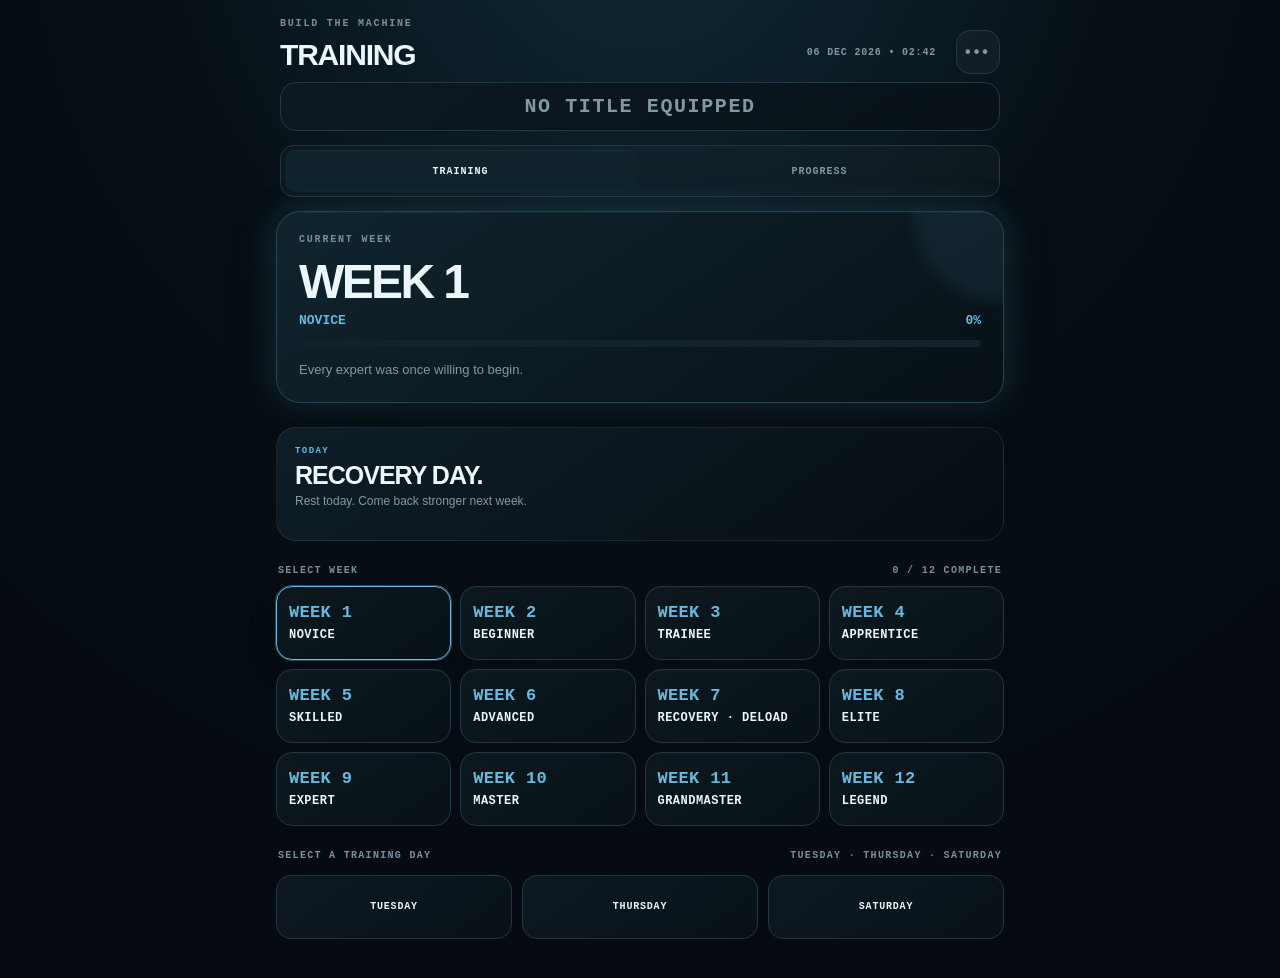
==== commit f0d15163: "Bump PWA app-shell asset version" ====
--- a/training-app/index.html
+++ b/training-app/index.html
@@ -1 +1 @@
-<!doctype html><html lang="en"><head><meta charset="utf-8"><meta name="viewport" content="width=device-width,initial-scale=1,viewport-fit=cover,user-scalable=no"><meta name="theme-color" content="#071016" id="themeColorMeta"><meta name="apple-mobile-web-app-capable" content="yes"><meta name="apple-mobile-web-app-status-bar-style" content="black-translucent"><meta name="apple-mobile-web-app-title" content="BUILD THE MACHINE"><meta name="mobile-web-app-capable" content="yes"><link rel="manifest" href="manifest.webmanifest?v=41"><link rel="icon" href="../icon.svg?v=41" type="image/svg+xml"><link rel="apple-touch-icon" href="../apple-touch-icon-v2.png?v=41"><title>BUILD THE MACHINE</title><link rel="stylesheet" href="app.css?v=41"><link rel="stylesheet" href="week-style.css?v=41"><link rel="stylesheet" href="progress-style.css?v=41"><link rel="stylesheet" href="feature-style.css?v=41"><link rel="stylesheet" href="skip-style.css?v=41"><link rel="stylesheet" href="theme-style.css?v=41"></head><body><div class="app-shell"><header class="app-header"><div class="eyebrow">BUILD THE MACHINE</div><div class="header-row"><h1>TRAINING</h1><button id="settingsBtn" class="icon-btn" aria-label="Training settings">•••</button></div><nav class="main-nav" aria-label="Main navigation"><button id="trainingNav" class="nav-btn active" type="button">TRAINING</button><button id="progressNav" class="nav-btn" type="button">PROGRESS</button></nav></header><main id="app" aria-live="polite"><div id="trainingView"><section class="hero-card"><div class="hero-top"><span class="eyebrow">CURRENT WEEK</span><span id="deloadBadge" class="badge hidden">DELOAD</span></div><div class="hero-week" id="currentWeek">WEEK 1</div><div class="hero-meta"><span id="currentRank">NOVICE</span><span id="overallProgress">0%</span></div><div class="progress-track"><i id="overallFill"></i></div><p id="rankQuote" class="quote"></p></section><section id="todayCard" class="today-card section-block"></section><section class="section-block"><div class="section-title"><span>SELECT WEEK</span><span id="weekCount">0 / 12 COMPLETE</span></div><div id="weekGrid" class="week-grid"></div></section><section id="workoutSection" class="section-block workout-section"><div class="section-title"><span id="selectedWeekLabel">SELECT A TRAINING DAY</span><span id="selectedWeekStatus">TUESDAY · THURSDAY · SATURDAY</span></div><div id="workoutBanner" class="workout-banner"></div><div id="workouts"></div></section></div><section id="progressView" class="progress-view hidden" aria-labelledby="progressTitle"><div class="progress-heading"><div><div class="eyebrow">PERFORMANCE ANALYSIS</div><h2 id="progressTitle">PROGRESS</h2></div><div class="progress-live">LIVE DATA</div></div><section class="progress-hero"><div class="progress-kicker">OVERALL PROGRESS</div><div class="progress-big" id="progressOverall">0%</div><div class="progress-sub" id="progressTracked">NO TRACKED WEEKS YET</div><div class="progress-track"><i id="progressOverallFill"></i></div></section><section class="chart-card"><div class="chart-head"><span>12-WEEK PROGRESSION</span><span>0 — 100%</span></div><div class="chart-wrap"><svg id="progressChart" viewBox="0 0 600 260" role="img" aria-label="12 week progress chart"></svg></div><div id="chartLabels" class="chart-labels"></div></section><section class="stat-grid" aria-label="Progress statistics"><div class="stat"><span>CURRENT WEEK</span><strong id="statCurrent">WEEK 1</strong></div><div class="stat"><span>BEST WEEK</span><strong id="statBest">—</strong></div><div class="stat"><span>AVERAGE</span><strong id="statAverage">—</strong></div><div class="stat"><span>TREND</span><strong id="statTrend">0% →</strong></div><div class="stat"><span>CLEAN EXERCISES</span><strong id="statClean">0</strong></div><div class="stat"><span>MEDIOCRE</span><strong id="statMediocre">0</strong></div><div class="stat"><span>BAD</span><strong id="statBad">0</strong></div><div class="stat"><span>COMPLETION RATE</span><strong id="statCompletion">0%</strong></div></section><section class="feature-panel"><div class="feature-heading"><span>PERSONAL RECORDS</span><span id="prCount">0</span></div><div id="prList" class="pr-list"></div></section><section class="feature-panel"><div class="feature-heading"><span>ACHIEVEMENTS</span><span id="achievementCount">0 / 8</span></div><div id="achievementList" class="achievement-list"></div></section><section class="feature-panel"><div class="feature-heading"><span>TRAINING CONSISTENCY</span><span id="consistencyText">0%</span></div><div class="consistency-track"><i id="consistencyFill"></i></div><p id="consistencyNote" class="feature-note">Complete prescribed sessions to build consistency.</p></section><section class="weekly-list"><div class="section-title"><span>WEEKLY SCORES</span><span id="weeklyTracked">0 TRACKED</span></div><div id="weeklyScores"></div></section></section><section id="achievementsView" class="progress-view hidden" aria-labelledby="achievementsTitle"></section></main><div id="restBar" class="rest-bar hidden"><div><span class="eyebrow">REST</span><strong id="restTime">01:30</strong></div><button id="restPlus">+30</button><button id="restSkip">SKIP</button></div><div id="resetSheet" class="sheet-backdrop hidden" role="dialog" aria-modal="true" aria-labelledby="resetTitle"><div class="sheet"><div class="sheet-grab"></div><h2 id="resetTitle">RESET WEEK</h2><p id="resetText">All training progress for this Week will be erased.</p><div class="sheet-actions"><button id="cancelReset" class="secondary">CANCEL</button><button id="confirmReset" class="danger">RESET</button></div></div></div><div id="settingsSheet" class="sheet-backdrop hidden" role="dialog" aria-modal="true" aria-labelledby="settingsTitle"><div class="sheet"><div class="sheet-grab"></div><h2 id="settingsTitle">TRAINING SETTINGS</h2><p>Training progress is stored locally on this iPhone and remains available offline.</p><button id="themeToggle" class="sheet-button">DARK MODE: ON</button><button id="resetCurrent" class="sheet-button">RESET CURRENT WEEK</button><button id="resetAll" class="sheet-button danger-outline">RESET ALL TRAINING DATA</button><button id="closeSettings" class="secondary full">CLOSE</button></div></div><script src="../week-config.js?v=41"></script><script src="../training-config.js?v=41"></script><script src="app.js?v=41"></script><script src="progress.js?v=41"></script><script src="training-navigation.js?v=41"></script><script src="achievements-system.js?v=41"></script><script src="update-pwa.js?v=41"></script><script src="skip-system.js?v=41"></script><script src="skip-state-fix.js?v=41"></script><script src="theme-system.js?v=41"></script></body></html>+<!doctype html><html lang="en"><head><meta charset="utf-8"><meta name="viewport" content="width=device-width,initial-scale=1,viewport-fit=cover,user-scalable=no"><meta name="theme-color" content="#071016" id="themeColorMeta"><meta name="apple-mobile-web-app-capable" content="yes"><meta name="apple-mobile-web-app-status-bar-style" content="black-translucent"><meta name="apple-mobile-web-app-title" content="BUILD THE MACHINE"><meta name="mobile-web-app-capable" content="yes"><link rel="manifest" href="manifest.webmanifest?v=42"><link rel="icon" href="../icon.svg?v=42" type="image/svg+xml"><link rel="apple-touch-icon" href="../apple-touch-icon-v2.png?v=42"><title>BUILD THE MACHINE</title><link rel="stylesheet" href="app.css?v=42"><link rel="stylesheet" href="week-style.css?v=42"><link rel="stylesheet" href="progress-style.css?v=42"><link rel="stylesheet" href="feature-style.css?v=42"><link rel="stylesheet" href="skip-style.css?v=42"><link rel="stylesheet" href="theme-style.css?v=42"></head><body><div class="app-shell"><header class="app-header"><div class="eyebrow">BUILD THE MACHINE</div><div class="header-row"><h1>TRAINING</h1><button id="settingsBtn" class="icon-btn" aria-label="Training settings">•••</button></div><nav class="main-nav" aria-label="Main navigation"><button id="trainingNav" class="nav-btn active" type="button">TRAINING</button><button id="progressNav" class="nav-btn" type="button">PROGRESS</button></nav></header><main id="app" aria-live="polite"><div id="trainingView"><section class="hero-card"><div class="hero-top"><span class="eyebrow">CURRENT WEEK</span><span id="deloadBadge" class="badge hidden">DELOAD</span></div><div class="hero-week" id="currentWeek">WEEK 1</div><div class="hero-meta"><span id="currentRank">NOVICE</span><span id="overallProgress">0%</span></div><div class="progress-track"><i id="overallFill"></i></div><p id="rankQuote" class="quote"></p></section><section id="todayCard" class="today-card section-block"></section><section class="section-block"><div class="section-title"><span>SELECT WEEK</span><span id="weekCount">0 / 12 COMPLETE</span></div><div id="weekGrid" class="week-grid"></div></section><section id="workoutSection" class="section-block workout-section"><div class="section-title"><span id="selectedWeekLabel">SELECT A TRAINING DAY</span><span id="selectedWeekStatus">TUESDAY · THURSDAY · SATURDAY</span></div><div id="workoutBanner" class="workout-banner"></div><div id="workouts"></div></section></div><section id="progressView" class="progress-view hidden" aria-labelledby="progressTitle"><div class="progress-heading"><div><div class="eyebrow">PERFORMANCE ANALYSIS</div><h2 id="progressTitle">PROGRESS</h2></div><div class="progress-live">LIVE DATA</div></div><section class="progress-hero"><div class="progress-kicker">OVERALL PROGRESS</div><div class="progress-big" id="progressOverall">0%</div><div class="progress-sub" id="progressTracked">NO TRACKED WEEKS YET</div><div class="progress-track"><i id="progressOverallFill"></i></div></section><section class="chart-card"><div class="chart-head"><span>12-WEEK PROGRESSION</span><span>0 — 100%</span></div><div class="chart-wrap"><svg id="progressChart" viewBox="0 0 600 260" role="img" aria-label="12 week progress chart"></svg></div><div id="chartLabels" class="chart-labels"></div></section><section class="stat-grid" aria-label="Progress statistics"><div class="stat"><span>CURRENT WEEK</span><strong id="statCurrent">WEEK 1</strong></div><div class="stat"><span>BEST WEEK</span><strong id="statBest">—</strong></div><div class="stat"><span>AVERAGE</span><strong id="statAverage">—</strong></div><div class="stat"><span>TREND</span><strong id="statTrend">0% →</strong></div><div class="stat"><span>CLEAN EXERCISES</span><strong id="statClean">0</strong></div><div class="stat"><span>MEDIOCRE</span><strong id="statMediocre">0</strong></div><div class="stat"><span>BAD</span><strong id="statBad">0</strong></div><div class="stat"><span>COMPLETION RATE</span><strong id="statCompletion">0%</strong></div></section><section class="feature-panel"><div class="feature-heading"><span>PERSONAL RECORDS</span><span id="prCount">0</span></div><div id="prList" class="pr-list"></div></section><section class="feature-panel"><div class="feature-heading"><span>ACHIEVEMENTS</span><span id="achievementCount">0 / 8</span></div><div id="achievementList" class="achievement-list"></div></section><section class="feature-panel"><div class="feature-heading"><span>TRAINING CONSISTENCY</span><span id="consistencyText">0%</span></div><div class="consistency-track"><i id="consistencyFill"></i></div><p id="consistencyNote" class="feature-note">Complete prescribed sessions to build consistency.</p></section><section class="weekly-list"><div class="section-title"><span>WEEKLY SCORES</span><span id="weeklyTracked">0 TRACKED</span></div><div id="weeklyScores"></div></section></section><section id="achievementsView" class="progress-view hidden" aria-labelledby="achievementsTitle"></section></main><div id="restBar" class="rest-bar hidden"><div><span class="eyebrow">REST</span><strong id="restTime">01:30</strong></div><button id="restPlus">+30</button><button id="restSkip">SKIP</button></div><div id="resetSheet" class="sheet-backdrop hidden" role="dialog" aria-modal="true" aria-labelledby="resetTitle"><div class="sheet"><div class="sheet-grab"></div><h2 id="resetTitle">RESET WEEK</h2><p id="resetText">All training progress for this Week will be erased.</p><div class="sheet-actions"><button id="cancelReset" class="secondary">CANCEL</button><button id="confirmReset" class="danger">RESET</button></div></div></div><div id="settingsSheet" class="sheet-backdrop hidden" role="dialog" aria-modal="true" aria-labelledby="settingsTitle"><div class="sheet"><div class="sheet-grab"></div><h2 id="settingsTitle">TRAINING SETTINGS</h2><p>Training progress is stored locally on this iPhone and remains available offline.</p><button id="themeToggle" class="sheet-button">DARK MODE: ON</button><button id="resetCurrent" class="sheet-button">RESET CURRENT WEEK</button><button id="resetAll" class="sheet-button danger-outline">RESET ALL TRAINING DATA</button><button id="closeSettings" class="secondary full">CLOSE</button></div></div><script src="../week-config.js?v=42"></script><script src="../training-config.js?v=42"></script><script src="app.js?v=42"></script><script src="progress.js?v=42"></script><script src="training-navigation.js?v=42"></script><script src="achievements-system.js?v=42"></script><script src="update-pwa.js?v=42"></script><script src="skip-system.js?v=42"></script><script src="skip-state-fix.js?v=42"></script><script src="theme-system.js?v=42"></script></body></html>
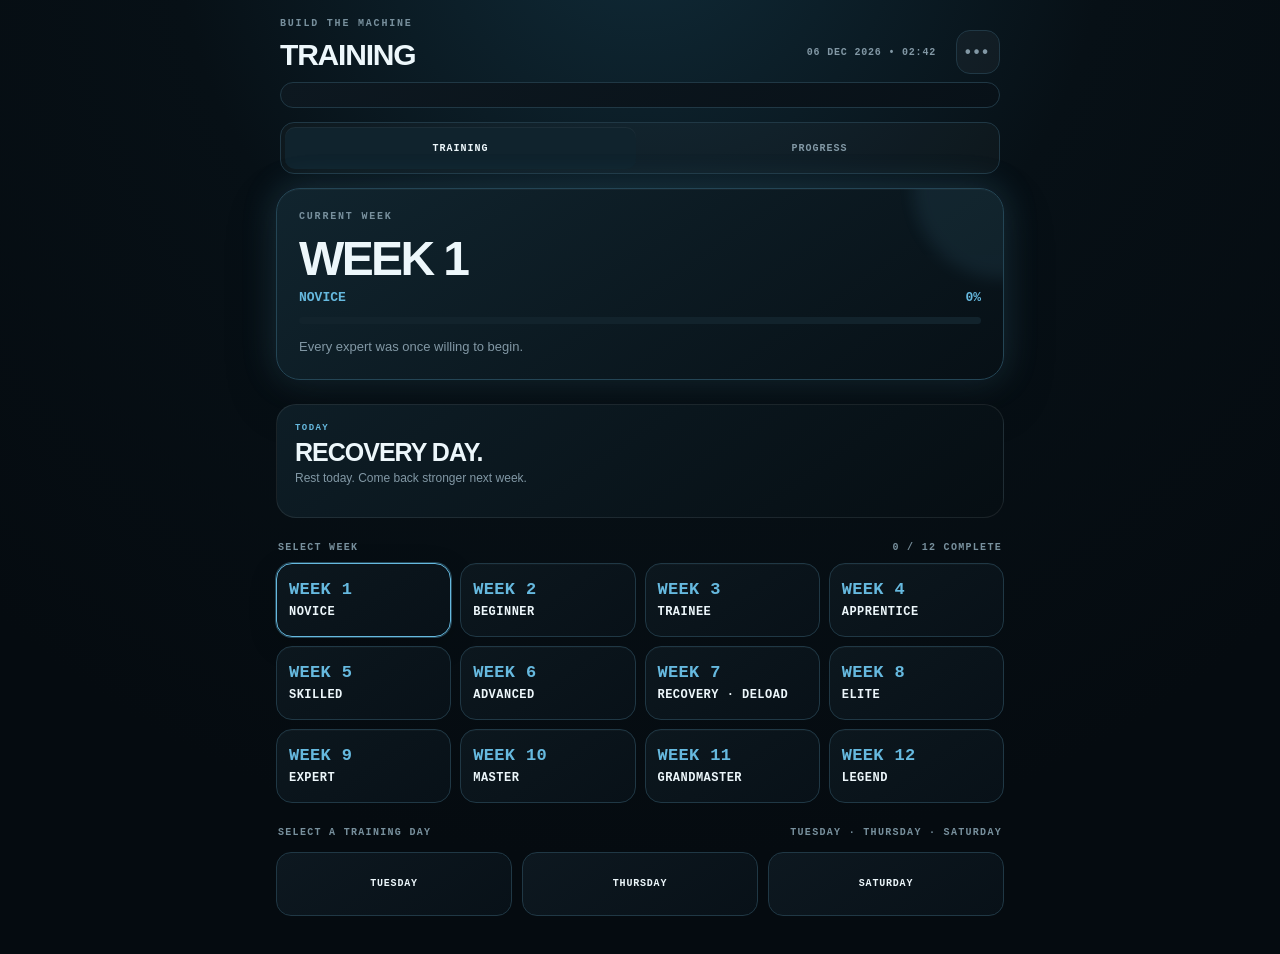
==== commit 39dab55f: "Load centralized progress engine and standardize app calculations" ====
--- a/training-app/index.html
+++ b/training-app/index.html
@@ -1 +1 @@
-<!doctype html><html lang="en"><head><meta charset="utf-8"><meta name="viewport" content="width=device-width,initial-scale=1,viewport-fit=cover,user-scalable=no"><meta name="theme-color" content="#071016" id="themeColorMeta"><meta name="apple-mobile-web-app-capable" content="yes"><meta name="apple-mobile-web-app-status-bar-style" content="black-translucent"><meta name="apple-mobile-web-app-title" content="BUILD THE MACHINE"><meta name="mobile-web-app-capable" content="yes"><link rel="manifest" href="manifest.webmanifest?v=42"><link rel="icon" href="../icon.svg?v=42" type="image/svg+xml"><link rel="apple-touch-icon" href="../apple-touch-icon-v2.png?v=42"><title>BUILD THE MACHINE</title><link rel="stylesheet" href="app.css?v=42"><link rel="stylesheet" href="week-style.css?v=42"><link rel="stylesheet" href="progress-style.css?v=42"><link rel="stylesheet" href="feature-style.css?v=42"><link rel="stylesheet" href="skip-style.css?v=42"><link rel="stylesheet" href="theme-style.css?v=42"></head><body><div class="app-shell"><header class="app-header"><div class="eyebrow">BUILD THE MACHINE</div><div class="header-row"><h1>TRAINING</h1><button id="settingsBtn" class="icon-btn" aria-label="Training settings">•••</button></div><nav class="main-nav" aria-label="Main navigation"><button id="trainingNav" class="nav-btn active" type="button">TRAINING</button><button id="progressNav" class="nav-btn" type="button">PROGRESS</button></nav></header><main id="app" aria-live="polite"><div id="trainingView"><section class="hero-card"><div class="hero-top"><span class="eyebrow">CURRENT WEEK</span><span id="deloadBadge" class="badge hidden">DELOAD</span></div><div class="hero-week" id="currentWeek">WEEK 1</div><div class="hero-meta"><span id="currentRank">NOVICE</span><span id="overallProgress">0%</span></div><div class="progress-track"><i id="overallFill"></i></div><p id="rankQuote" class="quote"></p></section><section id="todayCard" class="today-card section-block"></section><section class="section-block"><div class="section-title"><span>SELECT WEEK</span><span id="weekCount">0 / 12 COMPLETE</span></div><div id="weekGrid" class="week-grid"></div></section><section id="workoutSection" class="section-block workout-section"><div class="section-title"><span id="selectedWeekLabel">SELECT A TRAINING DAY</span><span id="selectedWeekStatus">TUESDAY · THURSDAY · SATURDAY</span></div><div id="workoutBanner" class="workout-banner"></div><div id="workouts"></div></section></div><section id="progressView" class="progress-view hidden" aria-labelledby="progressTitle"><div class="progress-heading"><div><div class="eyebrow">PERFORMANCE ANALYSIS</div><h2 id="progressTitle">PROGRESS</h2></div><div class="progress-live">LIVE DATA</div></div><section class="progress-hero"><div class="progress-kicker">OVERALL PROGRESS</div><div class="progress-big" id="progressOverall">0%</div><div class="progress-sub" id="progressTracked">NO TRACKED WEEKS YET</div><div class="progress-track"><i id="progressOverallFill"></i></div></section><section class="chart-card"><div class="chart-head"><span>12-WEEK PROGRESSION</span><span>0 — 100%</span></div><div class="chart-wrap"><svg id="progressChart" viewBox="0 0 600 260" role="img" aria-label="12 week progress chart"></svg></div><div id="chartLabels" class="chart-labels"></div></section><section class="stat-grid" aria-label="Progress statistics"><div class="stat"><span>CURRENT WEEK</span><strong id="statCurrent">WEEK 1</strong></div><div class="stat"><span>BEST WEEK</span><strong id="statBest">—</strong></div><div class="stat"><span>AVERAGE</span><strong id="statAverage">—</strong></div><div class="stat"><span>TREND</span><strong id="statTrend">0% →</strong></div><div class="stat"><span>CLEAN EXERCISES</span><strong id="statClean">0</strong></div><div class="stat"><span>MEDIOCRE</span><strong id="statMediocre">0</strong></div><div class="stat"><span>BAD</span><strong id="statBad">0</strong></div><div class="stat"><span>COMPLETION RATE</span><strong id="statCompletion">0%</strong></div></section><section class="feature-panel"><div class="feature-heading"><span>PERSONAL RECORDS</span><span id="prCount">0</span></div><div id="prList" class="pr-list"></div></section><section class="feature-panel"><div class="feature-heading"><span>ACHIEVEMENTS</span><span id="achievementCount">0 / 8</span></div><div id="achievementList" class="achievement-list"></div></section><section class="feature-panel"><div class="feature-heading"><span>TRAINING CONSISTENCY</span><span id="consistencyText">0%</span></div><div class="consistency-track"><i id="consistencyFill"></i></div><p id="consistencyNote" class="feature-note">Complete prescribed sessions to build consistency.</p></section><section class="weekly-list"><div class="section-title"><span>WEEKLY SCORES</span><span id="weeklyTracked">0 TRACKED</span></div><div id="weeklyScores"></div></section></section><section id="achievementsView" class="progress-view hidden" aria-labelledby="achievementsTitle"></section></main><div id="restBar" class="rest-bar hidden"><div><span class="eyebrow">REST</span><strong id="restTime">01:30</strong></div><button id="restPlus">+30</button><button id="restSkip">SKIP</button></div><div id="resetSheet" class="sheet-backdrop hidden" role="dialog" aria-modal="true" aria-labelledby="resetTitle"><div class="sheet"><div class="sheet-grab"></div><h2 id="resetTitle">RESET WEEK</h2><p id="resetText">All training progress for this Week will be erased.</p><div class="sheet-actions"><button id="cancelReset" class="secondary">CANCEL</button><button id="confirmReset" class="danger">RESET</button></div></div></div><div id="settingsSheet" class="sheet-backdrop hidden" role="dialog" aria-modal="true" aria-labelledby="settingsTitle"><div class="sheet"><div class="sheet-grab"></div><h2 id="settingsTitle">TRAINING SETTINGS</h2><p>Training progress is stored locally on this iPhone and remains available offline.</p><button id="themeToggle" class="sheet-button">DARK MODE: ON</button><button id="resetCurrent" class="sheet-button">RESET CURRENT WEEK</button><button id="resetAll" class="sheet-button danger-outline">RESET ALL TRAINING DATA</button><button id="closeSettings" class="secondary full">CLOSE</button></div></div><script src="../week-config.js?v=42"></script><script src="../training-config.js?v=42"></script><script src="app.js?v=42"></script><script src="progress.js?v=42"></script><script src="training-navigation.js?v=42"></script><script src="achievements-system.js?v=42"></script><script src="update-pwa.js?v=42"></script><script src="skip-system.js?v=42"></script><script src="skip-state-fix.js?v=42"></script><script src="theme-system.js?v=42"></script></body></html>+<!doctype html><html lang="en"><head><meta charset="utf-8"><meta name="viewport" content="width=device-width,initial-scale=1,viewport-fit=cover,user-scalable=no"><meta name="theme-color" content="#071016" id="themeColorMeta"><meta name="apple-mobile-web-app-capable" content="yes"><meta name="apple-mobile-web-app-status-bar-style" content="black-translucent"><meta name="apple-mobile-web-app-title" content="BUILD THE MACHINE"><meta name="mobile-web-app-capable" content="yes"><link rel="manifest" href="manifest.webmanifest?v=43"><link rel="icon" href="../icon.svg?v=43" type="image/svg+xml"><link rel="apple-touch-icon" href="../apple-touch-icon-v2.png?v=43"><title>BUILD THE MACHINE</title><link rel="stylesheet" href="app.css?v=43"><link rel="stylesheet" href="week-style.css?v=43"><link rel="stylesheet" href="progress-style.css?v=43"><link rel="stylesheet" href="feature-style.css?v=43"><link rel="stylesheet" href="skip-style.css?v=43"><link rel="stylesheet" href="theme-style.css?v=43"></head><body><div class="app-shell"><header class="app-header"><div class="eyebrow">BUILD THE MACHINE</div><div class="header-row"><h1>TRAINING</h1><button id="settingsBtn" class="icon-btn" aria-label="Training settings">•••</button></div><nav class="main-nav" aria-label="Main navigation"><button id="trainingNav" class="nav-btn active" type="button">TRAINING</button><button id="progressNav" class="nav-btn" type="button">PROGRESS</button></nav></header><main id="app" aria-live="polite"><div id="trainingView"><section class="hero-card"><div class="hero-top"><span class="eyebrow">CURRENT WEEK</span><span id="deloadBadge" class="badge hidden">DELOAD</span></div><div class="hero-week" id="currentWeek">WEEK 1</div><div class="hero-meta"><span id="currentRank">NOVICE</span><span id="overallProgress">0%</span></div><div class="progress-track"><i id="overallFill"></i></div><p id="rankQuote" class="quote"></p></section><section id="todayCard" class="today-card section-block"></section><section class="section-block"><div class="section-title"><span>SELECT WEEK</span><span id="weekCount">0 / 36 DAYS COMPLETE</span></div><div id="weekGrid" class="week-grid"></div></section><section id="workoutSection" class="section-block workout-section"><div class="section-title"><span id="selectedWeekLabel">SELECT A TRAINING DAY</span><span id="selectedWeekStatus">TUESDAY · THURSDAY · SATURDAY</span></div><div id="workoutBanner" class="workout-banner"></div><div id="workouts"></div></section></div><section id="progressView" class="progress-view hidden" aria-labelledby="progressTitle"><div class="progress-heading"><div><div class="eyebrow">PERFORMANCE ANALYSIS</div><h2 id="progressTitle">PROGRESS</h2></div><div class="progress-live">LIVE DATA</div></div><section class="progress-hero"><div class="progress-kicker">OVERALL PROGRESS</div><div class="progress-big" id="progressOverall">0%</div><div class="progress-sub" id="progressTracked">NO TRAINING DAYS YET</div><div class="progress-track"><i id="progressOverallFill"></i></div></section><section class="chart-card"><div class="chart-head"><span>12-WEEK PROGRESSION</span><span>0 — 100%</span></div><div class="chart-wrap"><svg id="progressChart" viewBox="0 0 600 260" role="img" aria-label="12 week progress chart"></svg></div><div id="chartLabels" class="chart-labels"></div></section><section class="stat-grid" aria-label="Progress statistics"><div class="stat"><span>CURRENT WEEK</span><strong id="statCurrent">WEEK 1</strong></div><div class="stat"><span>BEST WEEK</span><strong id="statBest">—</strong></div><div class="stat"><span>AVERAGE</span><strong id="statAverage">—</strong></div><div class="stat"><span>TREND</span><strong id="statTrend">0% →</strong></div><div class="stat"><span>CLEAN EXERCISES</span><strong id="statClean">0</strong></div><div class="stat"><span>MEDIOCRE</span><strong id="statMediocre">0</strong></div><div class="stat"><span>BAD</span><strong id="statBad">0</strong></div><div class="stat"><span>COMPLETION RATE</span><strong id="statCompletion">0%</strong></div></section><section class="feature-panel"><div class="feature-heading"><span>PERSONAL RECORDS</span><span id="prCount">0</span></div><div id="prList" class="pr-list"></div></section><section class="feature-panel"><div class="feature-heading"><span>ACHIEVEMENTS</span><span id="achievementCount">0 / 8</span></div><div id="achievementList" class="achievement-list"></div></section><section class="feature-panel"><div class="feature-heading"><span>TRAINING CONSISTENCY</span><span id="consistencyText">0%</span></div><div class="consistency-track"><i id="consistencyFill"></i></div><p id="consistencyNote" class="feature-note">Complete prescribed sessions to build consistency.</p></section><section class="weekly-list"><div class="section-title"><span>WEEKLY SCORES</span><span id="weeklyTracked">0 TRACKED</span></div><div id="weeklyScores"></div></section></section><section id="achievementsView" class="progress-view hidden" aria-labelledby="achievementsTitle"></section></main><div id="restBar" class="rest-bar hidden"><div><span class="eyebrow">REST</span><strong id="restTime">01:30</strong></div><button id="restPlus">+30</button><button id="restSkip">SKIP</button></div><div id="resetSheet" class="sheet-backdrop hidden" role="dialog" aria-modal="true" aria-labelledby="resetTitle"><div class="sheet"><div class="sheet-grab"></div><h2 id="resetTitle">RESET WEEK</h2><p id="resetText">All training progress for this Week will be erased.</p><div class="sheet-actions"><button id="cancelReset" class="secondary">CANCEL</button><button id="confirmReset" class="danger">RESET</button></div></div></div><div id="settingsSheet" class="sheet-backdrop hidden" role="dialog" aria-modal="true" aria-labelledby="settingsTitle"><div class="sheet"><div class="sheet-grab"></div><h2 id="settingsTitle">TRAINING SETTINGS</h2><p>Training progress is stored locally on this iPhone and remains available offline.</p><button id="themeToggle" class="sheet-button">DARK MODE: ON</button><button id="resetCurrent" class="sheet-button">RESET CURRENT WEEK</button><button id="resetAll" class="sheet-button danger-outline">RESET ALL TRAINING DATA</button><button id="closeSettings" class="secondary full">CLOSE</button></div></div><script src="../week-config.js?v=43"></script><script src="../training-config.js?v=43"></script><script src="app.js?v=43"></script><script src="progress-engine.js?v=43"></script><script src="progress.js?v=43"></script><script src="training-navigation.js?v=43"></script><script src="achievements-system.js?v=43"></script><script src="progress-calculation-sync.js?v=43"></script><script src="update-pwa.js?v=43"></script><script src="skip-system.js?v=43"></script><script src="skip-state-fix.js?v=43"></script><script src="theme-system.js?v=43"></script></body></html>
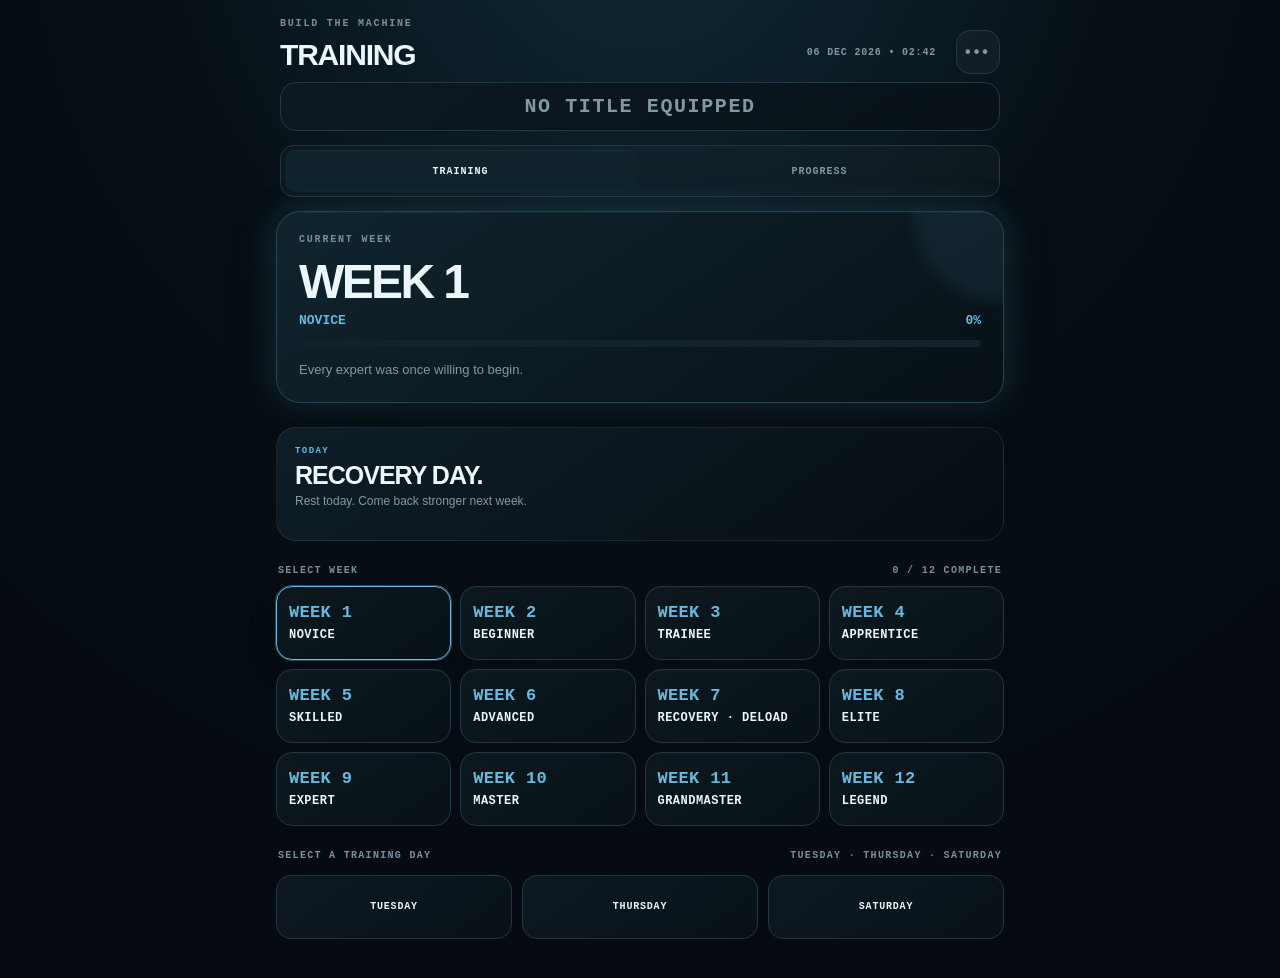
==== commit de23536b: "Restore original achievement loading and fix progress metric labels" ====
--- a/training-app/index.html
+++ b/training-app/index.html
@@ -1 +1 @@
-<!doctype html><html lang="en"><head><meta charset="utf-8"><meta name="viewport" content="width=device-width,initial-scale=1,viewport-fit=cover,user-scalable=no"><meta name="theme-color" content="#071016" id="themeColorMeta"><meta name="apple-mobile-web-app-capable" content="yes"><meta name="apple-mobile-web-app-status-bar-style" content="black-translucent"><meta name="apple-mobile-web-app-title" content="BUILD THE MACHINE"><meta name="mobile-web-app-capable" content="yes"><link rel="manifest" href="manifest.webmanifest?v=43"><link rel="icon" href="../icon.svg?v=43" type="image/svg+xml"><link rel="apple-touch-icon" href="../apple-touch-icon-v2.png?v=43"><title>BUILD THE MACHINE</title><link rel="stylesheet" href="app.css?v=43"><link rel="stylesheet" href="week-style.css?v=43"><link rel="stylesheet" href="progress-style.css?v=43"><link rel="stylesheet" href="feature-style.css?v=43"><link rel="stylesheet" href="skip-style.css?v=43"><link rel="stylesheet" href="theme-style.css?v=43"></head><body><div class="app-shell"><header class="app-header"><div class="eyebrow">BUILD THE MACHINE</div><div class="header-row"><h1>TRAINING</h1><button id="settingsBtn" class="icon-btn" aria-label="Training settings">•••</button></div><nav class="main-nav" aria-label="Main navigation"><button id="trainingNav" class="nav-btn active" type="button">TRAINING</button><button id="progressNav" class="nav-btn" type="button">PROGRESS</button></nav></header><main id="app" aria-live="polite"><div id="trainingView"><section class="hero-card"><div class="hero-top"><span class="eyebrow">CURRENT WEEK</span><span id="deloadBadge" class="badge hidden">DELOAD</span></div><div class="hero-week" id="currentWeek">WEEK 1</div><div class="hero-meta"><span id="currentRank">NOVICE</span><span id="overallProgress">0%</span></div><div class="progress-track"><i id="overallFill"></i></div><p id="rankQuote" class="quote"></p></section><section id="todayCard" class="today-card section-block"></section><section class="section-block"><div class="section-title"><span>SELECT WEEK</span><span id="weekCount">0 / 36 DAYS COMPLETE</span></div><div id="weekGrid" class="week-grid"></div></section><section id="workoutSection" class="section-block workout-section"><div class="section-title"><span id="selectedWeekLabel">SELECT A TRAINING DAY</span><span id="selectedWeekStatus">TUESDAY · THURSDAY · SATURDAY</span></div><div id="workoutBanner" class="workout-banner"></div><div id="workouts"></div></section></div><section id="progressView" class="progress-view hidden" aria-labelledby="progressTitle"><div class="progress-heading"><div><div class="eyebrow">PERFORMANCE ANALYSIS</div><h2 id="progressTitle">PROGRESS</h2></div><div class="progress-live">LIVE DATA</div></div><section class="progress-hero"><div class="progress-kicker">OVERALL PROGRESS</div><div class="progress-big" id="progressOverall">0%</div><div class="progress-sub" id="progressTracked">NO TRAINING DAYS YET</div><div class="progress-track"><i id="progressOverallFill"></i></div></section><section class="chart-card"><div class="chart-head"><span>12-WEEK PROGRESSION</span><span>0 — 100%</span></div><div class="chart-wrap"><svg id="progressChart" viewBox="0 0 600 260" role="img" aria-label="12 week progress chart"></svg></div><div id="chartLabels" class="chart-labels"></div></section><section class="stat-grid" aria-label="Progress statistics"><div class="stat"><span>CURRENT WEEK</span><strong id="statCurrent">WEEK 1</strong></div><div class="stat"><span>BEST WEEK</span><strong id="statBest">—</strong></div><div class="stat"><span>AVERAGE</span><strong id="statAverage">—</strong></div><div class="stat"><span>TREND</span><strong id="statTrend">0% →</strong></div><div class="stat"><span>CLEAN EXERCISES</span><strong id="statClean">0</strong></div><div class="stat"><span>MEDIOCRE</span><strong id="statMediocre">0</strong></div><div class="stat"><span>BAD</span><strong id="statBad">0</strong></div><div class="stat"><span>COMPLETION RATE</span><strong id="statCompletion">0%</strong></div></section><section class="feature-panel"><div class="feature-heading"><span>PERSONAL RECORDS</span><span id="prCount">0</span></div><div id="prList" class="pr-list"></div></section><section class="feature-panel"><div class="feature-heading"><span>ACHIEVEMENTS</span><span id="achievementCount">0 / 8</span></div><div id="achievementList" class="achievement-list"></div></section><section class="feature-panel"><div class="feature-heading"><span>TRAINING CONSISTENCY</span><span id="consistencyText">0%</span></div><div class="consistency-track"><i id="consistencyFill"></i></div><p id="consistencyNote" class="feature-note">Complete prescribed sessions to build consistency.</p></section><section class="weekly-list"><div class="section-title"><span>WEEKLY SCORES</span><span id="weeklyTracked">0 TRACKED</span></div><div id="weeklyScores"></div></section></section><section id="achievementsView" class="progress-view hidden" aria-labelledby="achievementsTitle"></section></main><div id="restBar" class="rest-bar hidden"><div><span class="eyebrow">REST</span><strong id="restTime">01:30</strong></div><button id="restPlus">+30</button><button id="restSkip">SKIP</button></div><div id="resetSheet" class="sheet-backdrop hidden" role="dialog" aria-modal="true" aria-labelledby="resetTitle"><div class="sheet"><div class="sheet-grab"></div><h2 id="resetTitle">RESET WEEK</h2><p id="resetText">All training progress for this Week will be erased.</p><div class="sheet-actions"><button id="cancelReset" class="secondary">CANCEL</button><button id="confirmReset" class="danger">RESET</button></div></div></div><div id="settingsSheet" class="sheet-backdrop hidden" role="dialog" aria-modal="true" aria-labelledby="settingsTitle"><div class="sheet"><div class="sheet-grab"></div><h2 id="settingsTitle">TRAINING SETTINGS</h2><p>Training progress is stored locally on this iPhone and remains available offline.</p><button id="themeToggle" class="sheet-button">DARK MODE: ON</button><button id="resetCurrent" class="sheet-button">RESET CURRENT WEEK</button><button id="resetAll" class="sheet-button danger-outline">RESET ALL TRAINING DATA</button><button id="closeSettings" class="secondary full">CLOSE</button></div></div><script src="../week-config.js?v=43"></script><script src="../training-config.js?v=43"></script><script src="app.js?v=43"></script><script src="progress-engine.js?v=43"></script><script src="progress.js?v=43"></script><script src="training-navigation.js?v=43"></script><script src="achievements-system.js?v=43"></script><script src="progress-calculation-sync.js?v=43"></script><script src="update-pwa.js?v=43"></script><script src="skip-system.js?v=43"></script><script src="skip-state-fix.js?v=43"></script><script src="theme-system.js?v=43"></script></body></html>+<!doctype html><html lang="en"><head><meta charset="utf-8"><meta name="viewport" content="width=device-width,initial-scale=1,viewport-fit=cover,user-scalable=no"><meta name="theme-color" content="#071016" id="themeColorMeta"><meta name="apple-mobile-web-app-capable" content="yes"><meta name="apple-mobile-web-app-status-bar-style" content="black-translucent"><meta name="apple-mobile-web-app-title" content="BUILD THE MACHINE"><meta name="mobile-web-app-capable" content="yes"><link rel="manifest" href="manifest.webmanifest?v=43"><link rel="icon" href="../icon.svg?v=43" type="image/svg+xml"><link rel="apple-touch-icon" href="../apple-touch-icon-v2.png?v=43"><title>BUILD THE MACHINE</title><link rel="stylesheet" href="app.css?v=43"><link rel="stylesheet" href="week-style.css?v=43"><link rel="stylesheet" href="progress-style.css?v=43"><link rel="stylesheet" href="feature-style.css?v=43"><link rel="stylesheet" href="skip-style.css?v=43"><link rel="stylesheet" href="theme-style.css?v=43"></head><body><div class="app-shell"><header class="app-header"><div class="eyebrow">BUILD THE MACHINE</div><div class="header-row"><h1>TRAINING</h1><button id="settingsBtn" class="icon-btn" aria-label="Training settings">•••</button></div><nav class="main-nav" aria-label="Main navigation"><button id="trainingNav" class="nav-btn active" type="button">TRAINING</button><button id="progressNav" class="nav-btn" type="button">PROGRESS</button></nav></header><main id="app" aria-live="polite"><div id="trainingView"><section class="hero-card"><div class="hero-top"><span class="eyebrow">CURRENT WEEK</span><span id="deloadBadge" class="badge hidden">DELOAD</span></div><div class="hero-week" id="currentWeek">WEEK 1</div><div class="hero-meta"><span id="currentRank">NOVICE</span><span id="overallProgress">0%</span></div><div class="progress-track"><i id="overallFill"></i></div><p id="rankQuote" class="quote"></p></section><section id="todayCard" class="today-card section-block"></section><section class="section-block"><div class="section-title"><span>SELECT WEEK</span><span id="weekCount">0 / 36 DAYS COMPLETE</span></div><div id="weekGrid" class="week-grid"></div></section><section id="workoutSection" class="section-block workout-section"><div class="section-title"><span id="selectedWeekLabel">SELECT A TRAINING DAY</span><span id="selectedWeekStatus">TUESDAY · THURSDAY · SATURDAY</span></div><div id="workoutBanner" class="workout-banner"></div><div id="workouts"></div></section></div><section id="progressView" class="progress-view hidden" aria-labelledby="progressTitle"><div class="progress-heading"><div><div class="eyebrow">PERFORMANCE ANALYSIS</div><h2 id="progressTitle">PROGRESS</h2></div><div class="progress-live">LIVE DATA</div></div><section class="progress-hero"><div class="progress-kicker">OVERALL PROGRESS</div><div class="progress-big" id="progressOverall">0%</div><div class="progress-sub" id="progressTracked">NO TRAINING DATA YET</div><div class="progress-track"><i id="progressOverallFill"></i></div></section><section class="chart-card"><div class="chart-head"><span>12-WEEK PERFORMANCE</span><span>0 — 100%</span></div><div class="chart-wrap"><svg id="progressChart" viewBox="0 0 600 260" role="img" aria-label="12 week performance chart"></svg></div><div id="chartLabels" class="chart-labels"></div></section><section class="stat-grid" aria-label="Progress statistics"><div class="stat"><span>CURRENT WEEK</span><strong id="statCurrent">WEEK 1</strong></div><div class="stat"><span>BEST WEEK</span><strong id="statBest">—</strong></div><div class="stat"><span>AVERAGE PERFORMANCE</span><strong id="statAverage">—</strong></div><div class="stat"><span>PERFORMANCE TREND</span><strong id="statTrend">0% →</strong></div><div class="stat"><span>CLEAN EXERCISES</span><strong id="statClean">0</strong></div><div class="stat"><span>MEDIOCRE</span><strong id="statMediocre">0</strong></div><div class="stat"><span>BAD</span><strong id="statBad">0</strong></div><div class="stat"><span>EXERCISE COMPLETION</span><strong id="statCompletion">0%</strong></div></section><section class="feature-panel"><div class="feature-heading"><span>PERSONAL RECORDS</span><span id="prCount">0</span></div><div id="prList" class="pr-list"></div></section><section class="feature-panel"><div class="feature-heading"><span>ACHIEVEMENTS</span><span id="achievementCount">0 / 8</span></div><div id="achievementList" class="achievement-list"></div></section><section class="feature-panel"><div class="feature-heading"><span>TRAINING CONSISTENCY</span><span id="consistencyText">0%</span></div><div class="consistency-track"><i id="consistencyFill"></i></div><p id="consistencyNote" class="feature-note">Complete prescribed sessions to build consistency.</p></section><section class="weekly-list"><div class="section-title"><span>WEEKLY PERFORMANCE</span><span id="weeklyTracked">0 TRACKED</span></div><div id="weeklyScores"></div></section></section><section id="achievementsView" class="progress-view hidden" aria-labelledby="achievementsTitle"></section></main><div id="restBar" class="rest-bar hidden"><div><span class="eyebrow">REST</span><strong id="restTime">01:30</strong></div><button id="restPlus">+30</button><button id="restSkip">SKIP</button></div><div id="resetSheet" class="sheet-backdrop hidden" role="dialog" aria-modal="true" aria-labelledby="resetTitle"><div class="sheet"><div class="sheet-grab"></div><h2 id="resetTitle">RESET WEEK</h2><p id="resetText">All training progress for this Week will be erased.</p><div class="sheet-actions"><button id="cancelReset" class="secondary">CANCEL</button><button id="confirmReset" class="danger">RESET</button></div></div></div><div id="settingsSheet" class="sheet-backdrop hidden" role="dialog" aria-modal="true" aria-labelledby="settingsTitle"><div class="sheet"><div class="sheet-grab"></div><h2 id="settingsTitle">TRAINING SETTINGS</h2><p>Training progress is stored locally on this iPhone and remains available offline.</p><button id="themeToggle" class="sheet-button">DARK MODE: ON</button><button id="resetCurrent" class="sheet-button">RESET CURRENT WEEK</button><button id="resetAll" class="sheet-button danger-outline">RESET ALL TRAINING DATA</button><button id="closeSettings" class="secondary full">CLOSE</button></div></div><script src="../week-config.js?v=43"></script><script src="../training-config.js?v=43"></script><script src="app.js?v=43"></script><script src="progress.js?v=43"></script><script src="training-navigation.js?v=43"></script><script src="achievements-system.js?v=43"></script><script src="update-pwa.js?v=43"></script><script src="skip-system.js?v=43"></script><script src="skip-state-fix.js?v=43"></script><script src="theme-system.js?v=43"></script></body></html>
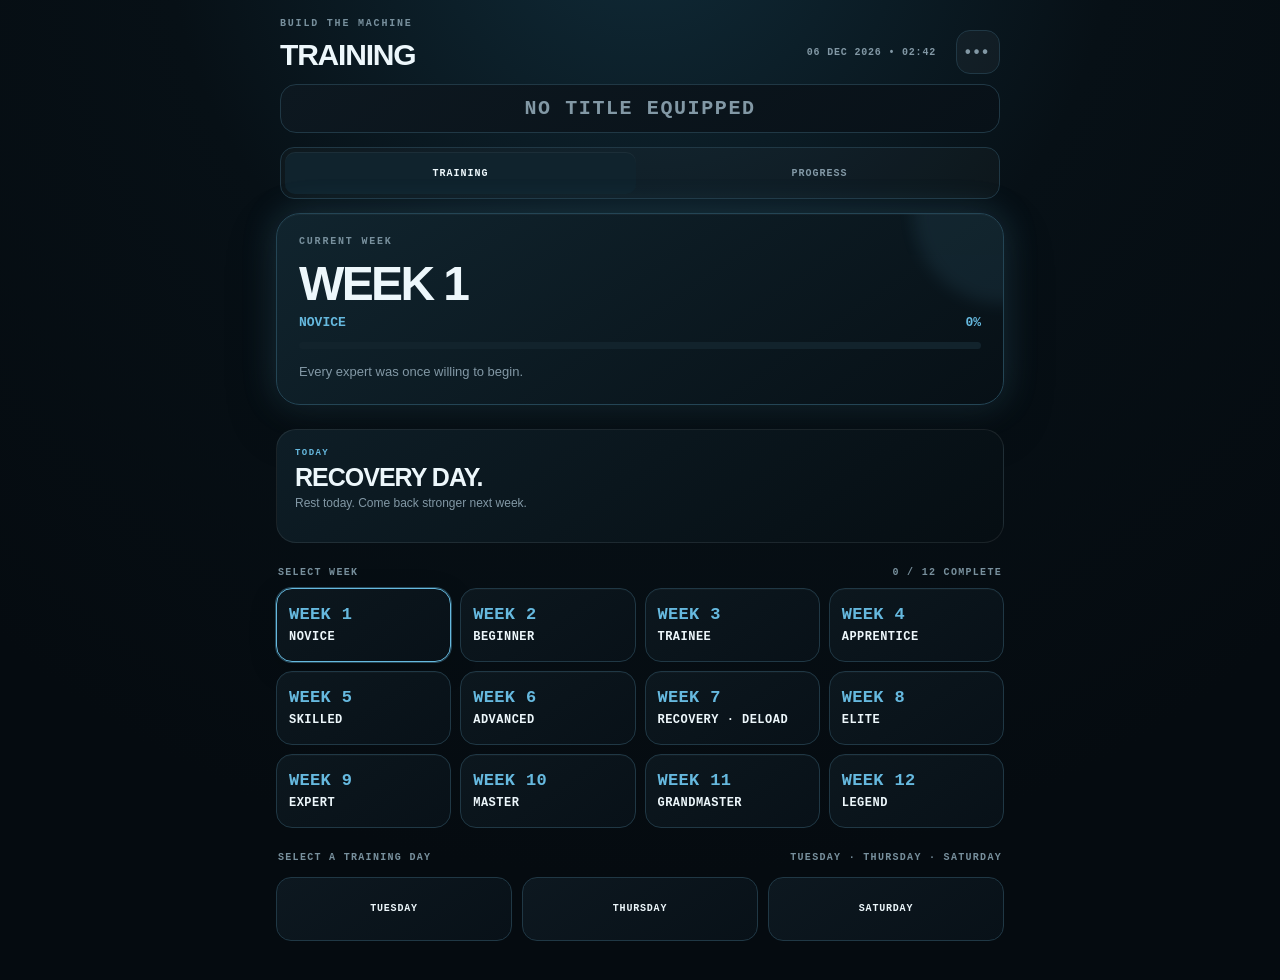
==== commit c6e7ba1d: "Force PWA version 48 and load dropdown" ====
--- a/training-app/index.html
+++ b/training-app/index.html
@@ -1 +1 @@
-<!doctype html><html lang="en"><head><meta charset="utf-8"><meta name="viewport" content="width=device-width,initial-scale=1,viewport-fit=cover,user-scalable=no"><meta name="theme-color" content="#071016" id="themeColorMeta"><meta name="apple-mobile-web-app-capable" content="yes"><meta name="apple-mobile-web-app-status-bar-style" content="black-translucent"><meta name="apple-mobile-web-app-title" content="BUILD THE MACHINE"><meta name="mobile-web-app-capable" content="yes"><link rel="manifest" href="manifest.webmanifest?v=43"><link rel="icon" href="../icon.svg?v=43" type="image/svg+xml"><link rel="apple-touch-icon" href="../apple-touch-icon-v2.png?v=43"><title>BUILD THE MACHINE</title><link rel="stylesheet" href="app.css?v=43"><link rel="stylesheet" href="week-style.css?v=43"><link rel="stylesheet" href="progress-style.css?v=43"><link rel="stylesheet" href="feature-style.css?v=43"><link rel="stylesheet" href="skip-style.css?v=43"><link rel="stylesheet" href="theme-style.css?v=43"></head><body><div class="app-shell"><header class="app-header"><div class="eyebrow">BUILD THE MACHINE</div><div class="header-row"><h1>TRAINING</h1><button id="settingsBtn" class="icon-btn" aria-label="Training settings">•••</button></div><nav class="main-nav" aria-label="Main navigation"><button id="trainingNav" class="nav-btn active" type="button">TRAINING</button><button id="progressNav" class="nav-btn" type="button">PROGRESS</button></nav></header><main id="app" aria-live="polite"><div id="trainingView"><section class="hero-card"><div class="hero-top"><span class="eyebrow">CURRENT WEEK</span><span id="deloadBadge" class="badge hidden">DELOAD</span></div><div class="hero-week" id="currentWeek">WEEK 1</div><div class="hero-meta"><span id="currentRank">NOVICE</span><span id="overallProgress">0%</span></div><div class="progress-track"><i id="overallFill"></i></div><p id="rankQuote" class="quote"></p></section><section id="todayCard" class="today-card section-block"></section><section class="section-block"><div class="section-title"><span>SELECT WEEK</span><span id="weekCount">0 / 36 DAYS COMPLETE</span></div><div id="weekGrid" class="week-grid"></div></section><section id="workoutSection" class="section-block workout-section"><div class="section-title"><span id="selectedWeekLabel">SELECT A TRAINING DAY</span><span id="selectedWeekStatus">TUESDAY · THURSDAY · SATURDAY</span></div><div id="workoutBanner" class="workout-banner"></div><div id="workouts"></div></section></div><section id="progressView" class="progress-view hidden" aria-labelledby="progressTitle"><div class="progress-heading"><div><div class="eyebrow">PERFORMANCE ANALYSIS</div><h2 id="progressTitle">PROGRESS</h2></div><div class="progress-live">LIVE DATA</div></div><section class="progress-hero"><div class="progress-kicker">OVERALL PROGRESS</div><div class="progress-big" id="progressOverall">0%</div><div class="progress-sub" id="progressTracked">NO TRAINING DATA YET</div><div class="progress-track"><i id="progressOverallFill"></i></div></section><section class="chart-card"><div class="chart-head"><span>12-WEEK PERFORMANCE</span><span>0 — 100%</span></div><div class="chart-wrap"><svg id="progressChart" viewBox="0 0 600 260" role="img" aria-label="12 week performance chart"></svg></div><div id="chartLabels" class="chart-labels"></div></section><section class="stat-grid" aria-label="Progress statistics"><div class="stat"><span>CURRENT WEEK</span><strong id="statCurrent">WEEK 1</strong></div><div class="stat"><span>BEST WEEK</span><strong id="statBest">—</strong></div><div class="stat"><span>AVERAGE PERFORMANCE</span><strong id="statAverage">—</strong></div><div class="stat"><span>PERFORMANCE TREND</span><strong id="statTrend">0% →</strong></div><div class="stat"><span>CLEAN EXERCISES</span><strong id="statClean">0</strong></div><div class="stat"><span>MEDIOCRE</span><strong id="statMediocre">0</strong></div><div class="stat"><span>BAD</span><strong id="statBad">0</strong></div><div class="stat"><span>EXERCISE COMPLETION</span><strong id="statCompletion">0%</strong></div></section><section class="feature-panel"><div class="feature-heading"><span>PERSONAL RECORDS</span><span id="prCount">0</span></div><div id="prList" class="pr-list"></div></section><section class="feature-panel"><div class="feature-heading"><span>ACHIEVEMENTS</span><span id="achievementCount">0 / 8</span></div><div id="achievementList" class="achievement-list"></div></section><section class="feature-panel"><div class="feature-heading"><span>TRAINING CONSISTENCY</span><span id="consistencyText">0%</span></div><div class="consistency-track"><i id="consistencyFill"></i></div><p id="consistencyNote" class="feature-note">Complete prescribed sessions to build consistency.</p></section><section class="weekly-list"><div class="section-title"><span>WEEKLY PERFORMANCE</span><span id="weeklyTracked">0 TRACKED</span></div><div id="weeklyScores"></div></section></section><section id="achievementsView" class="progress-view hidden" aria-labelledby="achievementsTitle"></section></main><div id="restBar" class="rest-bar hidden"><div><span class="eyebrow">REST</span><strong id="restTime">01:30</strong></div><button id="restPlus">+30</button><button id="restSkip">SKIP</button></div><div id="resetSheet" class="sheet-backdrop hidden" role="dialog" aria-modal="true" aria-labelledby="resetTitle"><div class="sheet"><div class="sheet-grab"></div><h2 id="resetTitle">RESET WEEK</h2><p id="resetText">All training progress for this Week will be erased.</p><div class="sheet-actions"><button id="cancelReset" class="secondary">CANCEL</button><button id="confirmReset" class="danger">RESET</button></div></div></div><div id="settingsSheet" class="sheet-backdrop hidden" role="dialog" aria-modal="true" aria-labelledby="settingsTitle"><div class="sheet"><div class="sheet-grab"></div><h2 id="settingsTitle">TRAINING SETTINGS</h2><p>Training progress is stored locally on this iPhone and remains available offline.</p><button id="themeToggle" class="sheet-button">DARK MODE: ON</button><button id="resetCurrent" class="sheet-button">RESET CURRENT WEEK</button><button id="resetAll" class="sheet-button danger-outline">RESET ALL TRAINING DATA</button><button id="closeSettings" class="secondary full">CLOSE</button></div></div><script src="../week-config.js?v=43"></script><script src="../training-config.js?v=43"></script><script src="app.js?v=43"></script><script src="progress.js?v=43"></script><script src="training-navigation.js?v=43"></script><script src="achievements-system.js?v=43"></script><script src="update-pwa.js?v=43"></script><script src="skip-system.js?v=43"></script><script src="skip-state-fix.js?v=43"></script><script src="theme-system.js?v=43"></script></body></html>+<!doctype html><html lang="en"><head><meta charset="utf-8"><meta name="viewport" content="width=device-width,initial-scale=1,viewport-fit=cover,user-scalable=no"><meta name="theme-color" content="#071016" id="themeColorMeta"><meta name="apple-mobile-web-app-capable" content="yes"><meta name="apple-mobile-web-app-status-bar-style" content="black-translucent"><meta name="apple-mobile-web-app-title" content="BUILD THE MACHINE"><meta name="mobile-web-app-capable" content="yes"><link rel="manifest" href="manifest.webmanifest?v=48"><link rel="icon" href="../icon.svg?v=48" type="image/svg+xml"><link rel="apple-touch-icon" href="../icon.svg?v=48"><title>BUILD THE MACHINE</title><link rel="stylesheet" href="app.css?v=48"><link rel="stylesheet" href="week-style.css?v=48"><link rel="stylesheet" href="progress-style.css?v=48"><link rel="stylesheet" href="feature-style.css?v=48"><link rel="stylesheet" href="skip-style.css?v=48"><link rel="stylesheet" href="theme-style.css?v=48"><link rel="stylesheet" href="backup-style.css?v=48"></head><body><div class="app-shell"><header class="app-header"><div class="eyebrow">BUILD THE MACHINE</div><div class="header-row"><h1>TRAINING</h1><button id="settingsBtn" class="icon-btn" aria-label="Training settings">•••</button></div><nav class="main-nav" aria-label="Main navigation"><button id="trainingNav" class="nav-btn active" type="button">TRAINING</button><button id="progressNav" class="nav-btn" type="button">PROGRESS</button></nav></header><main id="app" aria-live="polite"><div id="trainingView"><section class="hero-card"><div class="hero-top"><span class="eyebrow">CURRENT WEEK</span><span id="deloadBadge" class="badge hidden">DELOAD</span></div><div class="hero-week" id="currentWeek">WEEK 1</div><div class="hero-meta"><span id="currentRank">NOVICE</span><span id="overallProgress">0%</span></div><div class="progress-track"><i id="overallFill"></i></div><p id="rankQuote" class="quote"></p></section><section id="todayCard" class="today-card section-block"></section><section class="section-block"><div class="section-title"><span>SELECT WEEK</span><span id="weekCount">0 / 36 DAYS COMPLETE</span></div><div id="weekGrid" class="week-grid"></div></section><section id="workoutSection" class="section-block workout-section"><div class="section-title"><span id="selectedWeekLabel">SELECT A TRAINING DAY</span><span id="selectedWeekStatus">TUESDAY · THURSDAY · SATURDAY</span></div><div id="workoutBanner" class="workout-banner"></div><div id="workouts"></div></section></div><section id="progressView" class="progress-view hidden" aria-labelledby="progressTitle"><div class="progress-heading"><div><div class="eyebrow">PERFORMANCE ANALYSIS</div><h2 id="progressTitle">PROGRESS</h2></div><div class="progress-live">LIVE DATA</div></div><section class="progress-hero"><div class="progress-kicker">OVERALL PROGRESS</div><div class="progress-big" id="progressOverall">0%</div><div class="progress-sub" id="progressTracked">NO TRAINING DATA YET</div><div class="progress-track"><i id="progressOverallFill"></i></div></section><section class="chart-card"><div class="chart-head"><span>12-WEEK PERFORMANCE</span><span>0 — 100%</span></div><div class="chart-wrap"><svg id="progressChart" viewBox="0 0 600 260" role="img" aria-label="12 week performance chart"></svg></div><div id="chartLabels" class="chart-labels"></div></section><section class="stat-grid" aria-label="Progress statistics"><div class="stat"><span>CURRENT WEEK</span><strong id="statCurrent">WEEK 1</strong></div><div class="stat"><span>BEST WEEK</span><strong id="statBest">—</strong></div><div class="stat"><span>AVERAGE PERFORMANCE</span><strong id="statAverage">—</strong></div><div class="stat"><span>PERFORMANCE TREND</span><strong id="statTrend">0% →</strong></div><div class="stat"><span>CLEAN EXERCISES</span><strong id="statClean">0</strong></div><div class="stat"><span>MEDIOCRE</span><strong id="statMediocre">0</strong></div><div class="stat"><span>BAD</span><strong id="statBad">0</strong></div><div class="stat"><span>EXERCISE COMPLETION</span><strong id="statCompletion">0%</strong></div></section><section class="feature-panel"><div class="feature-heading"><span>PERSONAL RECORDS</span><span id="prCount">0</span></div><div id="prList" class="pr-list"></div></section><section class="feature-panel"><div class="feature-heading"><span>ACHIEVEMENTS</span><span id="achievementCount">0 / 8</span></div><div id="achievementList" class="achievement-list"></div></section><section class="feature-panel"><div class="feature-heading"><span>TRAINING CONSISTENCY</span><span id="consistencyText">0%</span></div><div class="consistency-track"><i id="consistencyFill"></i></div><p id="consistencyNote" class="feature-note">Complete prescribed sessions to build consistency.</p></section><section class="weekly-list"><div class="section-title"><span>WEEKLY PERFORMANCE</span><span id="weeklyTracked">0 TRACKED</span></div><div id="weeklyScores"></div></section></section><section id="achievementsView" class="progress-view hidden" aria-labelledby="achievementsTitle"></section></main><div id="restBar" class="rest-bar hidden"><div><span class="eyebrow">REST</span><strong id="restTime">01:30</strong></div><button id="restPlus">+30</button><button id="restSkip">SKIP</button></div><div id="resetSheet" class="sheet-backdrop hidden" role="dialog" aria-modal="true" aria-labelledby="resetTitle"><div class="sheet"><div class="sheet-grab"></div><h2 id="resetTitle">RESET WEEK</h2><p id="resetText">All training progress for this Week will be erased.</p><div class="sheet-actions"><button id="cancelReset" class="secondary">CANCEL</button><button id="confirmReset" class="danger">RESET</button></div></div></div><div id="settingsSheet" class="sheet-backdrop hidden" role="dialog" aria-modal="true" aria-labelledby="settingsTitle"><div class="sheet"><div class="sheet-grab"></div><h2 id="settingsTitle">TRAINING SETTINGS</h2><p>Training progress is stored locally on this iPhone and remains available offline.</p><button id="themeToggle" class="sheet-button">DARK MODE: ON</button><button id="resetCurrent" class="sheet-button">RESET CURRENT WEEK</button><button id="resetAll" class="sheet-button danger-outline">RESET ALL TRAINING DATA</button><div class="backup-note">BACKUP YOUR LOCAL PROGRESS BEFORE REINSTALLING</div><div class="backup-actions"><button id="backupData" class="backup-button" type="button">BACKUP</button><button id="restoreData" class="backup-button" type="button">RESTORE</button></div><input id="restoreDataFile" type="file" accept="application/json,.json" hidden><button id="closeSettings" class="secondary full">CLOSE</button></div></div><script src="../week-config.js?v=48"></script><script src="../training-config.js?v=48"></script><script src="app.js?v=48"></script><script src="progress.js?v=48"></script><script src="training-navigation.js?v=48"></script><script src="achievements-system.js?v=48"></script><script src="achievement-title-sync.js?v=48"></script><script src="update-pwa.js?v=48"></script><script src="skip-system.js?v=48"></script><script src="skip-state-fix.js?v=48"></script><script src="theme-system.js?v=48"></script><script src="backup-system.js?v=48"></script></body></html>
--- a/training-app/backup-style.css
+++ b/training-app/backup-style.css
@@ -0,0 +1 @@
+.backup-actions{display:grid;grid-template-columns:1fr 1fr;gap:10px;margin:4px 0 2px}.backup-button{min-height:44px;border:1px solid rgba(102,185,223,.24);border-radius:14px;background:rgba(8,20,28,.72);color:inherit;font:inherit;font-weight:700;letter-spacing:.04em;transition:transform .16s ease,background .16s ease,border-color .16s ease,box-shadow .16s ease}.backup-button:active{transform:scale(.98)}.backup-button:hover{border-color:rgba(102,185,223,.48);box-shadow:0 0 18px rgba(60,160,220,.10)}.backup-note{margin:2px 0 4px;color:rgba(225,240,248,.56);font-size:11px;line-height:1.4;text-align:center}
